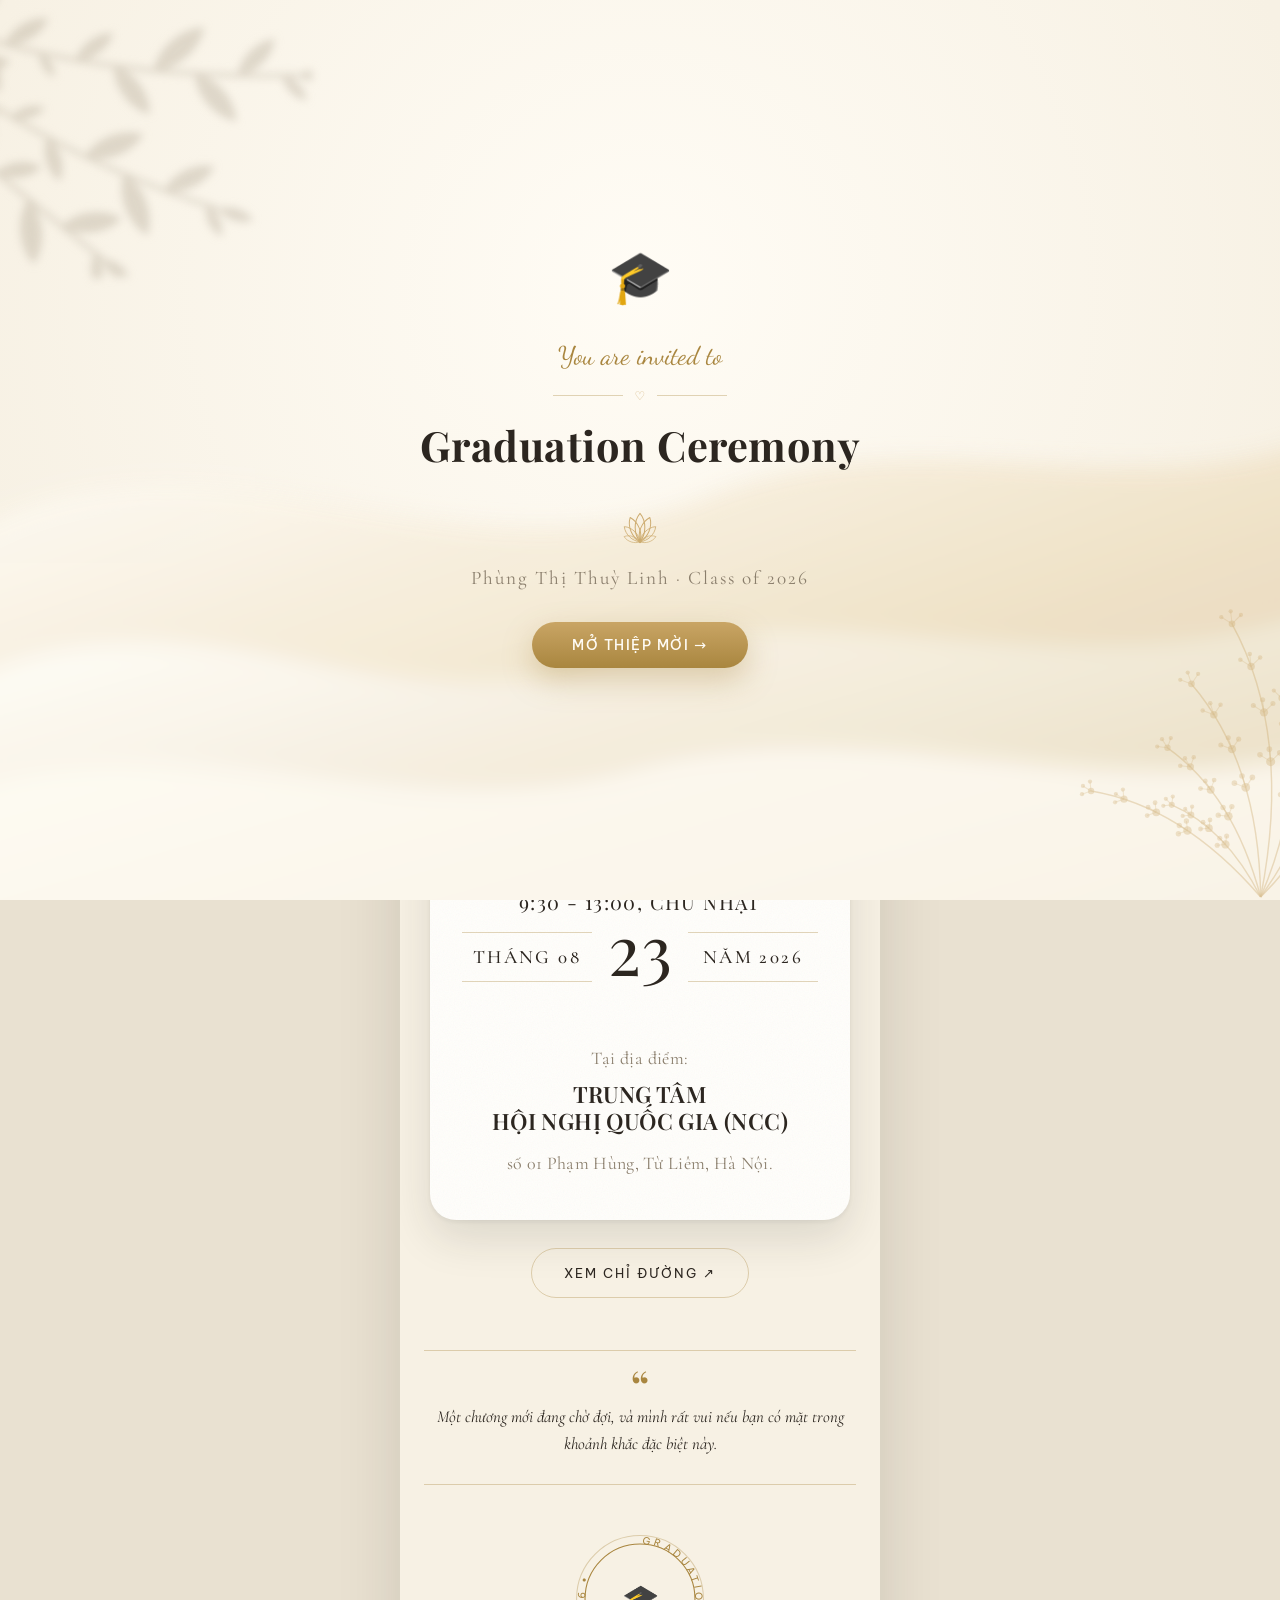
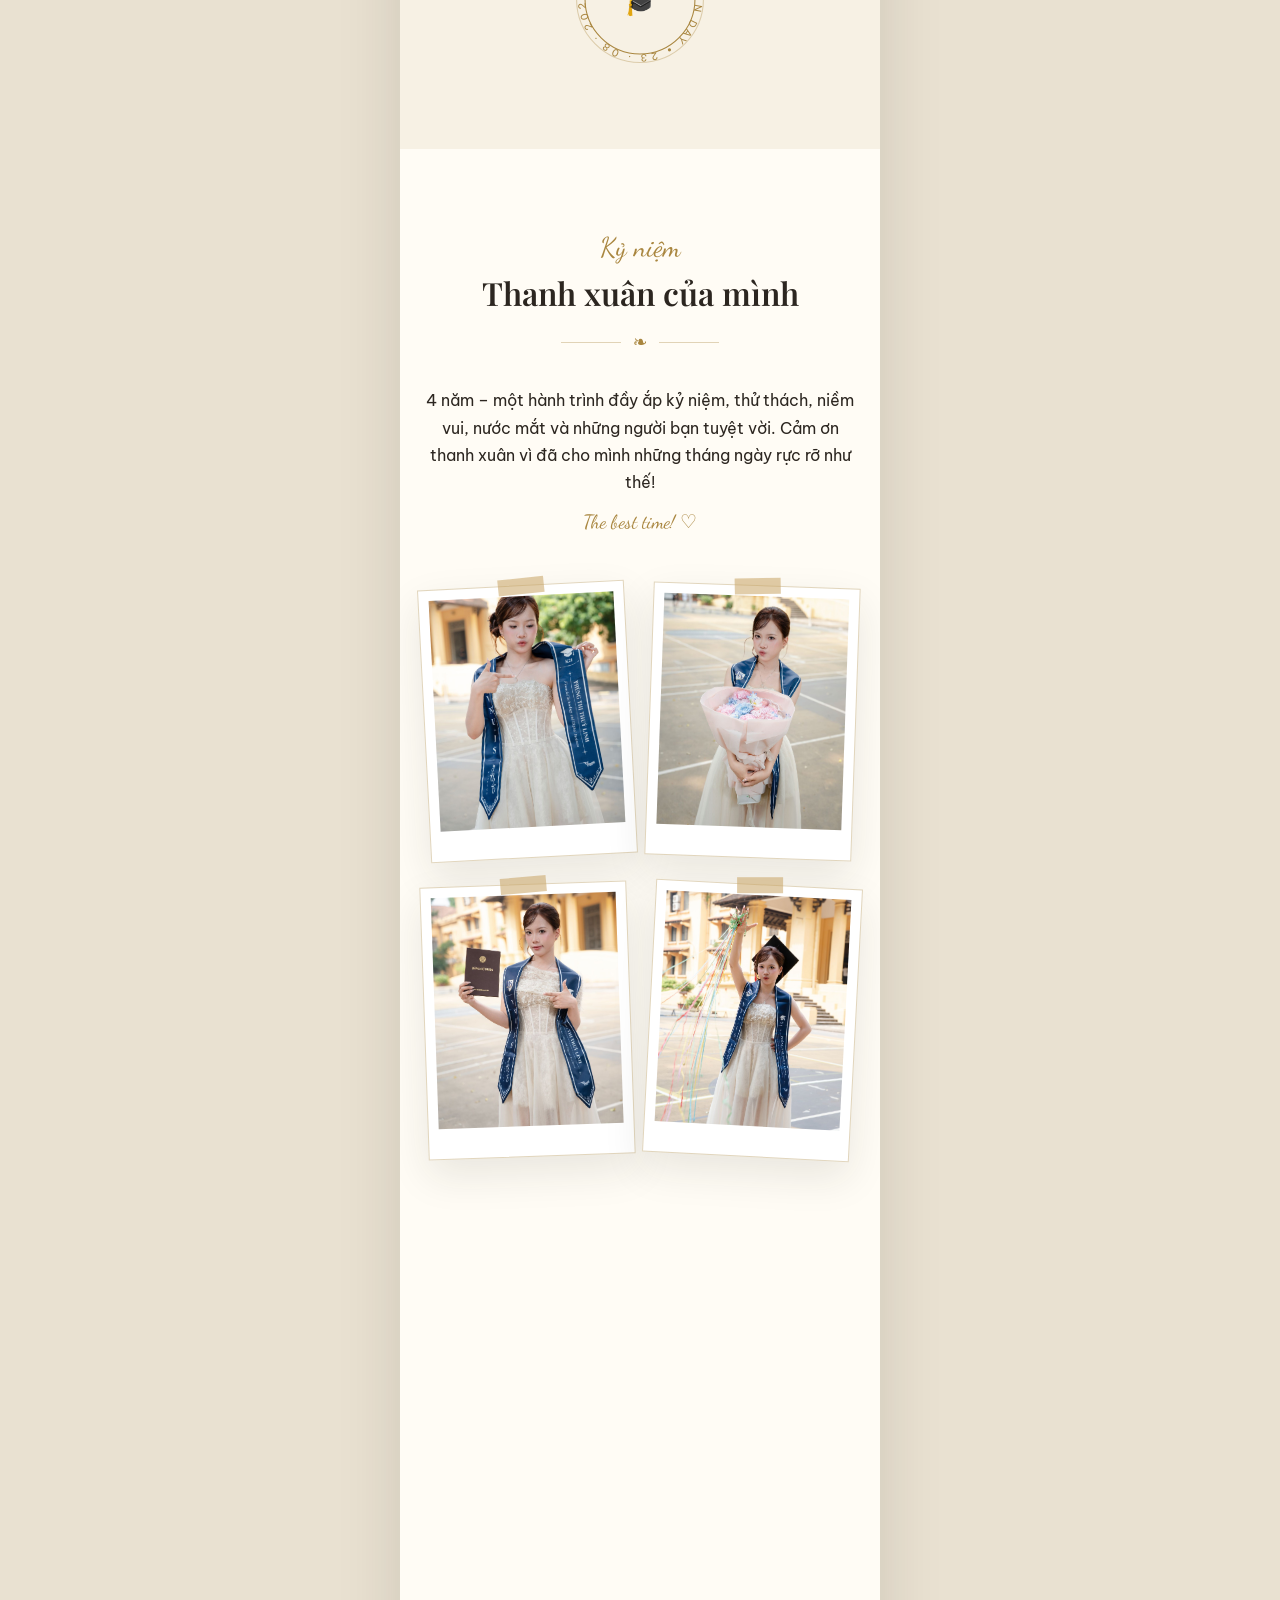
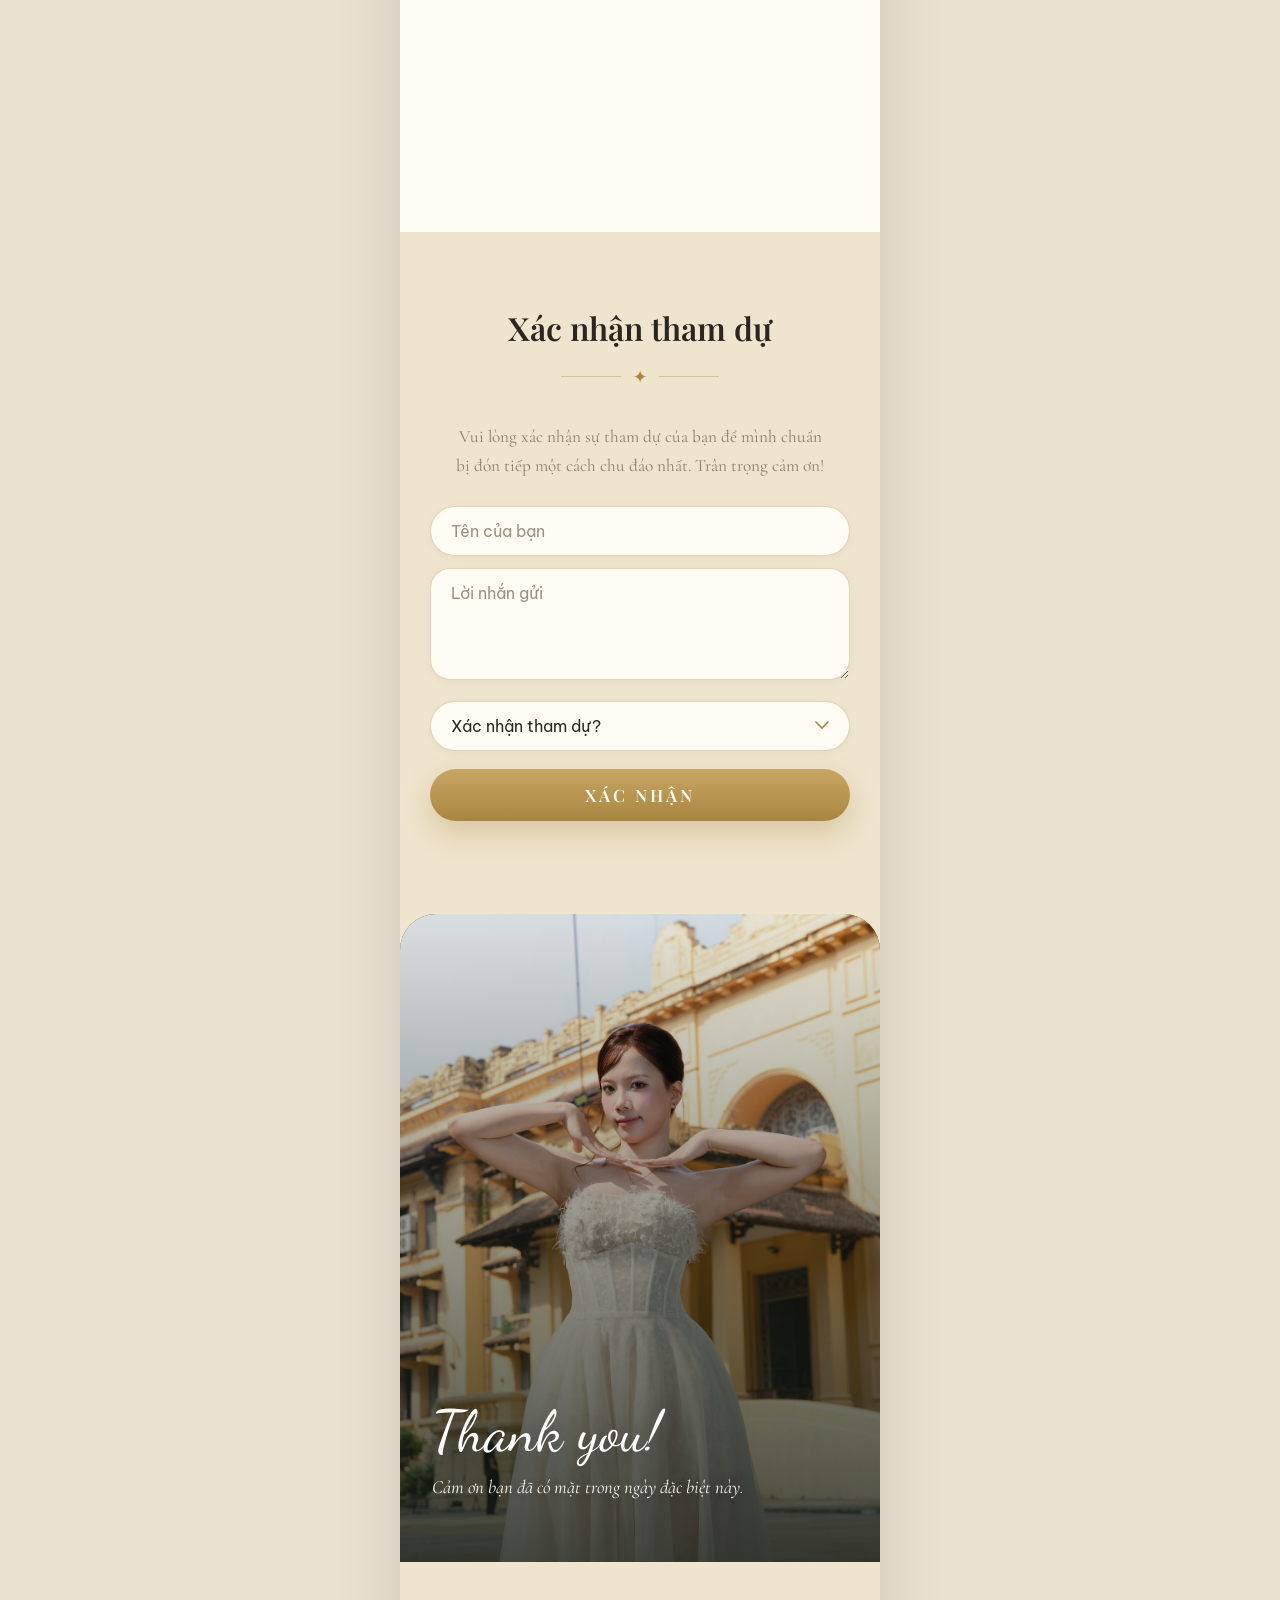
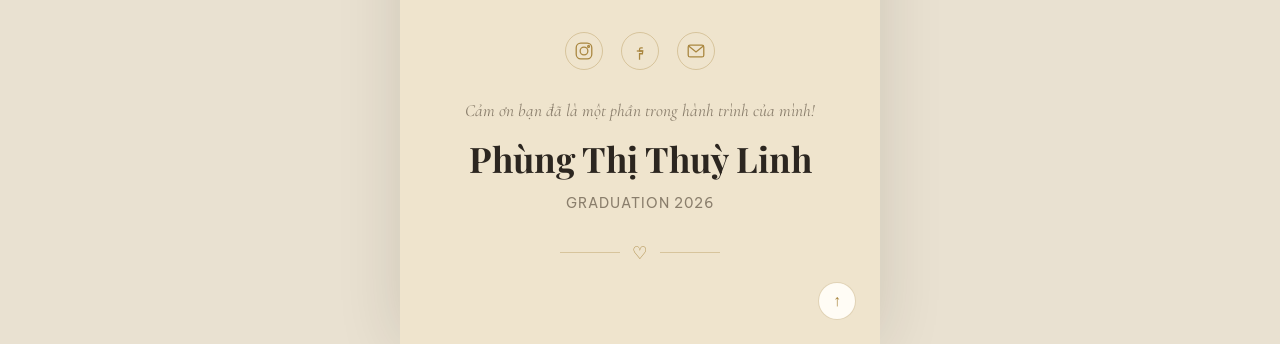
==== index.html @ 3f0b2979 "update" ====
<!DOCTYPE html>
<html lang="vi">
<head>
<meta charset="UTF-8" />
<meta name="viewport" content="width=device-width, initial-scale=1.0" />
<title>Thiệp Mời Lễ Tốt Nghiệp — Phùng Thị Thuỳ Linh</title>
<meta name="description" content="Trân trọng kính mời bạn đến dự Lễ Tốt Nghiệp — Phùng Thị Thuỳ Linh, Class of 2026." />
<link rel="preconnect" href="https://fonts.googleapis.com" />
<link rel="preconnect" href="https://fonts.gstatic.com" crossorigin />
<link href="https://fonts.googleapis.com/css2?family=Playfair+Display:ital,wght@0,400;0,600;0,700;1,400&family=Dancing+Script:wght@500;700&family=Be+Vietnam+Pro:wght@300;400;500;600&family=Cormorant+Garamond:ital,wght@0,400;0,500;1,400&display=swap" rel="stylesheet" />
<style>
/* =========================================================
   THIỆP MỜI LỄ KỶ YẾU — Stylesheet
   Bảng màu: kem ngà (cream) / giấy (paper) / vàng đồng (gold) / mực (ink)
   ========================================================= */
:root{
  --cream:#f7f1e4;
  --cream-dk:#efe4cd;
  --paper:#fffcf5;
  --ink:#2c2620;
  --muted:#8a7e6c;
  --gold:#a9863f;
  --gold-lt:#c9a565;
  --line:rgba(169,134,63,.35);
  /* bề ngang khung nội dung: bằng màn hình trên điện thoại, khoá 480px trên máy to */
  --pw:min(100vw,480px);
  --shadow:0 16px 40px rgba(42,36,28,.10);
  --serif:"Playfair Display", serif;
  --cormorant:"Cormorant Garamond", serif;
  --script:"Dancing Script", cursive;
  --body:"Be Vietnam Pro", system-ui, sans-serif;
}
*{box-sizing:border-box;margin:0;padding:0}
html{scroll-behavior:smooth}
body{
  font-family:var(--body);
  color:var(--ink);
  background:#e9e1d1;
  line-height:1.7;
  overflow-x:hidden;
  -webkit-font-smoothing:antialiased;
}
img{max-width:100%;display:block}
a{color:inherit;text-decoration:none}
svg{display:block}

/* ---------- HỌA TIẾT LÁ (dùng lại nhiều nơi) ---------- */
.deco--tr{top:22px;right:18px;transform:scaleX(-1)}
.deco--bl{bottom:22px;left:18px;transform:scaleY(-1)}
.deco--br{bottom:22px;right:18px;transform:scale(-1,-1)}
.icon-line{width:22px;height:22px;color:var(--gold);flex:none}

/* ---------- MÀN MỞ THIỆP ---------- */
.opening{
  position:fixed;inset:0;z-index:1000;
  display:flex;align-items:center;justify-content:center;
  background:radial-gradient(circle at 50% 32%, var(--paper) 0%, var(--cream) 78%);
  color:var(--ink);text-align:center;padding:24px;
  transition:opacity .9s ease, visibility .9s;
}
.opening.is-hidden{opacity:0;visibility:hidden}
.opening__inner{max-width:520px;animation:fadeUp 1s ease both;position:relative}
.opening__cap{font-size:52px;margin-bottom:14px;animation:float 3s ease-in-out infinite}
.opening__eyebrow{font-family:var(--script);font-size:1.6rem;color:var(--gold)}
.opening__title{font-family:var(--serif);font-size:2.6rem;font-weight:700;margin:.1em 0 .35em;letter-spacing:.5px}
.opening__names{font-family:var(--cormorant);font-size:1.2rem;letter-spacing:2px;color:var(--muted);margin-bottom:28px}
.btn-open{
  font-family:var(--body);font-size:.9rem;font-weight:500;letter-spacing:1.5px;text-transform:uppercase;
  color:var(--paper);background:linear-gradient(180deg,var(--gold-lt),var(--gold));
  border:none;border-radius:40px;padding:14px 40px;cursor:pointer;
  box-shadow:0 12px 30px rgba(169,134,63,.35);transition:transform .25s, box-shadow .25s;
}
.btn-open:hover{transform:translateY(-3px);box-shadow:0 16px 36px rgba(169,134,63,.5)}
.btn-open--gold{margin-top:8px}

/* ---------- HOẠ TIẾT MÀN MỞ THIỆP ---------- */
.opening{overflow:hidden}
.opening__deco{position:absolute;pointer-events:none;user-select:none;z-index:0}
.opening__deco--shadow{
  top:-3%;left:-9%;width:min(62vw,430px);color:#a89c88;
  opacity:.34;filter:blur(4px);transform:rotate(-4deg);
  animation:decoIn 1.6s ease .15s both;
}
.opening__deco--baby{
  right:-2%;bottom:0;width:min(48vw,320px);color:var(--gold-lt);
  opacity:.62;animation:decoIn 1.6s ease .35s both;
}
.opening__deco--silk{
  left:0;right:0;bottom:-2%;width:100%;
  opacity:.95;animation:decoIn 1.8s ease .1s both;
}
@keyframes decoIn{from{opacity:0;transform:translateY(14px) scale(1.04)}}
.opening__inner{position:relative;z-index:1}
.opening__rule{
  display:flex;align-items:center;justify-content:center;gap:12px;
  margin:8px 0 4px;color:var(--gold-lt);
}
.opening__rule span{height:1px;width:70px;background:var(--line)}
.opening__rule i{font-style:normal;font-size:.75rem;opacity:.75}
.opening__sprig{display:block;width:104px;margin:6px auto 16px;color:var(--gold-lt);opacity:.9}
@media(max-width:640px){
  .opening__deco--shadow{width:74vw;opacity:.28}
  .opening__deco--baby{width:56vw;opacity:.42}
  .opening__sprig{width:88px}
  .opening__rule span{width:52px}
}

/* ---------- NHẠC NỀN ---------- */
.music-toggle{
  position:fixed;top:18px;right:max(18px,calc(50vw - 222px));z-index:900;
  width:46px;height:46px;border-radius:50%;border:1px solid var(--line);
  background:rgba(255,252,245,.88);backdrop-filter:blur(6px);cursor:pointer;
  display:grid;place-items:center;box-shadow:var(--shadow);
}
.music-toggle__disc{
  width:20px;height:20px;border-radius:50%;
  background:radial-gradient(circle,var(--gold) 30%,var(--ink) 31%);
  border:3px solid var(--ink);
}
.music-toggle.playing{animation:spin 3s linear infinite}
@keyframes spin{to{transform:rotate(360deg)}}

/* ---------- CÁNH HOA RƠI ---------- */
.petals{position:fixed;top:0;bottom:0;left:50%;transform:translateX(-50%);
  width:min(100vw,480px);pointer-events:none;z-index:800;overflow:hidden}
.petal{position:absolute;top:-40px;font-size:18px;opacity:.85;animation:fall linear forwards}
@keyframes fall{
  0%{transform:translateY(-40px) rotate(0);opacity:0}
  10%{opacity:.9}
  100%{transform:translateY(105vh) rotate(360deg);opacity:.2}
}

/* ---------- BỐ CỤC CHUNG ---------- */
.page{max-width:480px;margin:0 auto;background:var(--cream);box-shadow:0 0 60px rgba(42,36,28,.14)}
.section{padding:76px 24px;position:relative;overflow:hidden}
.section--alt{background:var(--cream-dk)}
.section__inner{max-width:640px;margin:0 auto;text-align:center;position:relative;z-index:3}
.section__title{font-family:var(--serif);font-size:2rem;font-weight:600;color:var(--ink);line-height:1.25}
.script-accent{font-family:var(--script);font-size:1.7rem;color:var(--gold);margin-bottom:2px}
.rule{display:flex;align-items:center;justify-content:center;gap:12px;color:var(--gold);margin:14px 0 30px;font-size:1.1rem}
.rule span{height:1px;width:60px;background:var(--line)}

/* ---------- BÌA (HERO) ---------- */
.hero{--rb-w:clamp(40px,calc((var(--pw) - 36px)*.1465 + 3.5px),74px);--rb-x:44px;
  position:relative;overflow:hidden;
  background:
    radial-gradient(120% 60% at 82% 6%, rgba(255,255,255,.85) 0%, rgba(255,255,255,0) 60%),
    radial-gradient(90% 50% at 8% 96%, rgba(255,255,255,.7) 0%, rgba(255,255,255,0) 65%),
    var(--cream)}
.hero__grid{display:grid;grid-template-columns:1fr;position:relative}
.hero__text{
  order:2;position:relative;text-align:center;padding:64px 30px 52px;
  display:flex;flex-direction:column;align-items:center;
}
.hero__quote{
  font-family:var(--cormorant);font-style:italic;font-size:1.05rem;color:var(--muted);
  max-width:280px;margin-bottom:26px;line-height:1.6;
}
.hero__eyebrow{font-size:.72rem;letter-spacing:3px;text-transform:uppercase;color:var(--gold);margin-bottom:14px}
.hero__script{font-family:var(--script);color:var(--gold);line-height:1;
  font-size:clamp(1.9rem,calc(var(--pw)*.08),2.5rem);margin:-.30em 0 .34em;transform:translateX(16px)}
.hero__title{font-family:var(--serif);font-size:clamp(1.5rem,calc(var(--pw)*.074),2.9rem);font-weight:700;
  letter-spacing:clamp(2px,calc(var(--pw)*.015),6px);text-transform:uppercase;margin:.05em 0 0;line-height:1}
.hero__class{font-family:var(--serif);font-size:1.9rem;font-weight:700;color:var(--ink);line-height:1.25;letter-spacing:.3px;margin-bottom:8px}
.hero__date-line{font-family:var(--cormorant);font-size:1.05rem;letter-spacing:2px;color:var(--gold)}
.hero__photo{order:1;position:relative;padding:26px 18px 6px}
.hero__frame{
  position:relative;aspect-ratio:3/2;border-radius:24px;overflow:hidden;
  box-shadow:0 24px 52px rgba(42,36,28,.22);
}
.hero__frame::after{
  content:"";position:absolute;inset:0;pointer-events:none;
  background:linear-gradient(180deg,rgba(22,19,14,0) 52%,rgba(22,19,14,.46) 100%);
}
.hero__photo-inner{
  position:absolute;inset:0;background-size:cover;background-position:center;
  transform:scale(1.04);animation:kenburns 16s ease-in-out infinite alternate;
}
.hero__sign{
  position:absolute;left:calc(var(--rb-x) + var(--rb-w) + 24px);bottom:14px;z-index:2;pointer-events:none;
  font-family:var(--script);color:#fff;line-height:1;
  font-size:clamp(1.9rem,calc(var(--pw)*.08),2.6rem);text-shadow:0 4px 18px rgba(0,0,0,.45);
  animation:signFloat 6.4s ease-in-out infinite;
}
@keyframes signFloat{50%{transform:translateY(-4px)}}
.hero__ribbon{
  position:absolute;left:var(--rb-x);top:0;z-index:4;width:var(--rb-w);
  container-type:inline-size;
  filter:drop-shadow(0 16px 26px rgba(20,26,44,.38));
  transform-origin:50% 0;animation:rbSway1 5.6s ease-in-out infinite;
}
.hero__ribbon-top{display:block;width:100%;height:auto}
/* đốt giữa - trễ nhịp hơn đốt trên nên dải bị uốn cong nhẹ */
.hero__ribbon-mid{
  position:absolute;left:0;top:calc(100% - 3px);width:100%;
  background:linear-gradient(90deg,#16243f 0.0%,#2c446e 14.000000000000002%,#3a5686 26.0%,#27406c 40.0%,#1c2e51 57.99999999999999%,#15213a 78.0%,#1e3157 100.0%);
  display:flex;flex-direction:row-reverse;justify-content:center;align-items:flex-start;
  padding:12.5cqw 0 15cqw;color:#fff;
  transform-origin:50% 0;animation:rbSway2 5.6s ease-in-out infinite -.9s;
}
.hero__ribbon-edges{position:absolute;top:-1px;left:0;width:100%;height:calc(100% + 2px);display:block}
.hero__ribbon-name,.hero__ribbon-major{writing-mode:vertical-rl;text-orientation:mixed;white-space:nowrap}
.hero__ribbon-name{font-family:var(--serif);font-size:16cqw;font-weight:700;letter-spacing:2.2cqw;text-transform:uppercase}
.hero__ribbon-major{font-family:var(--serif);font-style:italic;font-size:11cqw;letter-spacing:.4cqw;opacity:.95;align-self:center}
.hero__ribbon-rule{width:max(1px,1.4cqw);align-self:stretch;margin:0 5.6cqw;background:#eef3fa;opacity:.85}
/* mũi nhọn - trễ nhất, đầu đuôi vẩy theo gió */
.hero__ribbon-tip{
  position:absolute;left:0;top:calc(100% - 3px);width:100%;height:auto;display:block;
  transform-origin:50% 0;animation:rbSway3 5.6s ease-in-out infinite -1.8s;
}
@keyframes rbSway1{0%,100%{transform:rotate(-1.2deg)}50%{transform:rotate(1.2deg)}}
@keyframes rbSway2{0%,100%{transform:rotate(-1.7deg) skewX(.7deg)}50%{transform:rotate(1.7deg) skewX(-.7deg)}}
@keyframes rbSway3{0%,100%{transform:rotate(-2.3deg) skewX(.9deg)}50%{transform:rotate(2.3deg) skewX(-.9deg)}}
@keyframes kenburns{to{transform:scale(1.14) translateY(-8px)}}

/* ---------- LỜI NGỎ + THÔNG TIN SỰ KIỆN ---------- */
.invite{background:var(--cream)}
.invite__grid{max-width:960px;margin:0 auto;display:grid;grid-template-columns:minmax(0,1fr);gap:52px;
  align-items:center;position:relative;z-index:3}
.invite__col--text{text-align:center}
.ecard{
  --gap:54px;
  max-width:420px;margin:0 auto 28px;padding:46px 32px 42px;
  border-radius:26px;color:var(--ink);text-align:center;
  background:url("data:image/svg+xml;utf8,%3Csvg xmlns='http://www.w3.org/2000/svg' width='120' height='120'%3E%3Cfilter id='n'%3E%3CfeTurbulence type='fractalNoise' baseFrequency='.82' numOctaves='3'/%3E%3C/filter%3E%3Crect width='120' height='120' filter='url(%23n)' opacity='.055'/%3E%3C/svg%3E") repeat, #fffefb;
  box-shadow:0 2px 4px rgba(42,36,28,.06), 0 18px 44px rgba(42,36,28,.13);
}
/* chữ khắc (Playfair) cho các dòng lớn */
.ecard__head{font-family:var(--serif);font-size:1.02rem;font-weight:400;letter-spacing:5px;text-transform:uppercase}
.ecard__time{font-family:var(--serif);font-size:clamp(.86rem,calc(var(--pw)*.044),1.24rem);font-weight:400;
  letter-spacing:1.4px;text-transform:uppercase;white-space:nowrap;margin-top:var(--gap)}
.ecard__day{font-family:var(--serif);font-size:4.3rem;font-weight:400;line-height:.92;
  transform:translateY(-.15em)}
.ecard__venue{font-family:var(--serif);font-size:clamp(.86rem,calc(var(--pw)*.047),1.52rem);font-weight:600;
  line-height:1.2;letter-spacing:.4px;text-transform:uppercase;margin-top:8px}
.ecard__venue span{display:block;white-space:nowrap}
/* chữ nền (Cormorant) cho các dòng nhỏ - nhẹ và thanh hơn ở khổ nhỏ */
.ecard__side{
  font-family:var(--cormorant);font-size:1.18rem;font-weight:500;letter-spacing:2.4px;
  text-transform:uppercase;padding:8px 4px;width:100%;
  border-top:1px solid var(--line);border-bottom:1px solid var(--line);
}
.ecard__at{font-family:var(--cormorant);font-size:1.12rem;letter-spacing:.4px;margin-top:var(--gap);color:var(--muted)}
.ecard__addr{font-family:var(--cormorant);font-size:1.12rem;letter-spacing:.3px;margin-top:12px;color:var(--muted)}
.ecard__date{
  display:grid;grid-template-columns:1fr auto 1fr;align-items:center;
  justify-items:center;gap:16px;margin-top:6px;
}
@media(max-width:400px){
  .ecard{padding:38px 16px 30px;--gap:40px}
  .ecard__time{font-size:1.2rem}
  .ecard__side{font-size:1rem;letter-spacing:1.6px}
  .ecard__day{font-size:3.6rem}
  .ecard__venue{font-size:1.3rem}
}
.btn-line{display:inline-block;font-size:.82rem;letter-spacing:2px;text-transform:uppercase;color:var(--ink);
  border:1px solid var(--line);border-radius:30px;padding:13px 32px;transition:.25s;cursor:pointer;background:transparent}
.btn-line:hover{background:var(--ink);border-color:var(--ink);color:var(--paper)}
.invite__col--quote{display:flex;flex-direction:column;align-items:center;gap:40px;text-align:center}
.quote-card{max-width:440px;color:var(--ink);padding:26px 6px;
  border-top:1px solid var(--line);border-bottom:1px solid var(--line)}
.quote-card__mark{font-family:var(--serif);font-size:3rem;color:var(--gold);line-height:.4;margin-bottom:8px}
.quote-card__text{font-family:var(--cormorant);font-style:italic;
  font-size:clamp(.84rem,calc(var(--pw)*.035),1.22rem);line-height:1.6}
.stamp{position:relative;width:148px;height:148px;display:flex;align-items:center;justify-content:center}
.stamp__ring{position:absolute;inset:0;width:100%;height:100%;animation:spin 40s linear infinite}
.stamp__cap{font-size:30px;position:relative;z-index:1}

/* ---------- ALBUM (POLAROID) ---------- */
.gallery{background:var(--paper)}
.gallery__grid{display:grid;grid-template-columns:1fr 1fr;gap:26px 18px;max-width:920px;margin:36px auto 0;padding-top:10px}
.ph{
  background:#fff;padding:10px 10px 30px;border:1px solid var(--line);box-shadow:var(--shadow);
  cursor:pointer;position:relative;
  opacity:0;transform:translateY(28px) rotate(var(--r,0deg)) scale(.94);
  transition:opacity .7s ease, transform .7s ease, box-shadow .3s ease;
}
.ph.is-visible{opacity:1;transform:translateY(0) rotate(var(--r,0deg)) scale(1)}
.ph:hover{transform:translateY(-6px) rotate(var(--r,0deg)) scale(1);box-shadow:0 20px 46px rgba(42,36,28,.16)}
.gallery__grid .ph:nth-child(4n+1){transition-delay:.05s}
.gallery__grid .ph:nth-child(4n+2){transition-delay:.15s}
.gallery__grid .ph:nth-child(4n+3){transition-delay:.25s}
.gallery__grid .ph:nth-child(4n+4){transition-delay:.35s}
.ph__tape{
  position:absolute;top:-8px;left:50%;transform:translateX(-50%) rotate(-3deg);
  width:46px;height:16px;background:rgba(201,165,101,.55);
}
.ph img{width:100%;aspect-ratio:4/5;object-fit:cover}

/* ---------- XÁC NHẬN THAM DỰ ---------- */
.rsvp{background:var(--cream-dk)}
.rsvp__note{font-family:var(--cormorant);font-size:1.08rem;color:var(--muted);max-width:380px;margin:0 auto}
.sr-only{position:absolute;width:1px;height:1px;padding:0;margin:-1px;overflow:hidden;
  clip:rect(0 0 0 0);white-space:nowrap;border:0}
.form{max-width:420px;margin:26px auto 0;text-align:left}
.field{margin-bottom:12px}
.field input,.field select,.field textarea{
  width:100%;padding:14px 20px;border:1px solid var(--line);border-radius:28px;
  background:var(--paper);color:var(--ink);font-family:var(--body);font-size:.98rem;
  box-shadow:0 2px 10px rgba(42,36,28,.04);transition:border-color .2s, box-shadow .2s;
}
.field textarea{border-radius:20px;min-height:112px;resize:vertical}
.field select{
  appearance:none;-webkit-appearance:none;cursor:pointer;padding-right:46px;
  background-image:url("data:image/svg+xml;utf8,%3Csvg xmlns='http://www.w3.org/2000/svg' width='14' height='9' viewBox='0 0 14 9'%3E%3Cpath d='M1 1l6 6 6-6' fill='none' stroke='%23a9863f' stroke-width='1.6' stroke-linecap='round'/%3E%3C/svg%3E");background-repeat:no-repeat;background-position:right 20px center;
}
.field input::placeholder,.field textarea::placeholder{color:var(--muted);opacity:.85}
.field input:focus,.field select:focus,.field textarea:focus{
  outline:none;border-color:var(--gold);box-shadow:0 0 0 3px rgba(201,165,101,.18)}
.field input:disabled,.field select:disabled,.field textarea:disabled{opacity:.55}
.form__trap{position:absolute;width:1px;height:1px;overflow:hidden;
  clip:rect(0 0 0 0);opacity:0;pointer-events:none}
.btn-submit{
  width:100%;margin-top:6px;border:none;border-radius:28px;padding:15px 24px;cursor:pointer;
  font-family:var(--serif);font-size:1.06rem;font-weight:600;letter-spacing:3px;text-transform:uppercase;
  color:var(--paper);background:linear-gradient(180deg,var(--gold-lt),var(--gold));
  box-shadow:0 12px 28px rgba(169,134,63,.3);transition:transform .25s, box-shadow .25s;
}
.btn-submit:hover:not(:disabled){transform:translateY(-2px);box-shadow:0 16px 34px rgba(169,134,63,.44)}
.btn-submit:disabled{opacity:.6;cursor:default;transform:none}
.form__msg{margin-top:14px;text-align:center;font-family:var(--cormorant);font-size:1.08rem;
  line-height:1.5;min-height:1.6em;color:var(--muted)}
.form__msg.is-ok{color:var(--gold)}
.form__msg.is-err{color:#b0472e}

/* ---------- CẢM ƠN ---------- */
.thanks{
  position:relative;overflow:hidden;display:flex;align-items:flex-end;
  min-height:min(76vh,calc(var(--pw)*1.35));border-radius:36px 36px 0 0;margin-top:-24px;
}
.thanks__bg{position:absolute;inset:0;z-index:0;
  background:#2a3129 url("img/thanks.jpg") center 30%/cover no-repeat;
  transform:scale(1.04);animation:kenburns 20s ease-in-out infinite alternate}
.thanks__veil{position:absolute;inset:0;z-index:1;
  background:linear-gradient(180deg,rgba(24,30,24,.10) 0%,rgba(24,30,24,.55) 62%,rgba(24,30,24,.80) 100%)}
.thanks__inner{position:relative;z-index:2;padding:0 32px 58px;color:#fff;max-width:640px;text-align:left}
.thanks__script{font-family:var(--script);font-size:clamp(3rem,calc(var(--pw)*.12),4.8rem);line-height:1.05;
  text-shadow:0 8px 30px rgba(0,0,0,.4)}
.thanks__text{font-family:var(--cormorant);font-style:italic;font-size:clamp(.92rem,calc(var(--pw)*.039),1.18rem);
  white-space:nowrap;margin-top:10px;
  max-width:420px;opacity:.94;text-shadow:0 2px 12px rgba(0,0,0,.45)}
@media(max-width:640px){
  .thanks{min-height:72vh;border-radius:28px 28px 0 0}
  .thanks__inner{padding:0 24px 44px}
}

/* ---------- FOOTER ---------- */
.foot{background:var(--cream-dk);color:var(--ink);text-align:center;padding:70px 26px 54px;position:relative}
.foot__social{display:flex;justify-content:center;gap:18px;margin-bottom:26px}
.foot__social a{
  width:38px;height:38px;border:1px solid var(--line);border-radius:50%;
  display:flex;align-items:center;justify-content:center;color:var(--gold);transition:.2s;
}
.foot__social a:hover{background:var(--ink);color:var(--paper);border-color:var(--ink)}
.foot__thanks{font-family:var(--cormorant);font-style:italic;color:var(--muted);
  font-size:clamp(.8rem,calc(var(--pw)*.036),1.2rem);white-space:nowrap}
.foot__names{font-family:var(--serif);font-size:2.2rem;font-weight:700;margin:.1em 0}
.foot__sub{font-size:.85rem;color:var(--muted);letter-spacing:1px;text-transform:uppercase}
.foot .rule{margin:22px auto}
.foot__top{
  position:absolute;right:24px;bottom:24px;width:38px;height:38px;border-radius:50%;
  border:1px solid var(--line);background:var(--paper);color:var(--gold);cursor:pointer;font-size:1rem;
}

/* ---------- LIGHTBOX ---------- */
.lightbox{position:fixed;inset:0;z-index:1100;background:rgba(20,17,12,.94);
  display:flex;align-items:center;justify-content:center;padding:30px}
.lightbox[hidden]{display:none}
.lightbox img{max-width:92%;max-height:86vh;border-radius:4px;box-shadow:0 20px 60px rgba(0,0,0,.5)}
.lightbox__close{position:absolute;top:18px;right:22px;font-size:2.4rem;line-height:1;
  color:var(--paper);background:none;border:none;cursor:pointer}
.lightbox__nav{position:absolute;top:50%;transform:translateY(-50%);font-size:3rem;
  color:var(--paper);background:none;border:none;cursor:pointer;padding:10px;opacity:.8}
.lightbox__prev{left:6px}.lightbox__next{right:6px}
.lightbox__nav:hover{opacity:1}

/* ---------- REVEAL ANIMATION ---------- */
.reveal{opacity:0;transform:translateY(30px);transition:opacity .9s ease, transform .9s ease}
.reveal.is-visible{opacity:1;transform:none}

@keyframes fadeUp{from{opacity:0;transform:translateY(24px)}to{opacity:1;transform:none}}
@keyframes float{50%{transform:translateY(-10px)}}

@media(prefers-reduced-motion:reduce){
  .hero__ribbon,.hero__ribbon-mid,.hero__ribbon-tip,.hero__sign,.hero__photo-inner,.thanks__bg,.opening__cap,
  .music-toggle.playing,.stamp__ring{animation:none!important}
}

/* ---------- RESPONSIVE ---------- */
</style>
</head>
<body>

<!-- ================= MÀN MỞ THIỆP ================= -->
<div class="opening" id="opening">
  <svg class="opening__deco opening__deco--shadow" viewBox="0 0 310 220" fill="currentColor" aria-hidden="true"><defs><path id="lf" d="M0 0C12-10 34-11 48 0C34 11 12 10 0 0Z"/></defs><path d="M2.0 4.0 Q110.0 74.0 300.0 84.0" fill="none" stroke="currentColor" stroke-width="3" stroke-linecap="round"/><use href="#lf" transform="translate(24.4 17.4) rotate(74.8) scale(0.79)"/><use href="#lf" transform="translate(45.3 28.1) rotate(-20.5) scale(0.98)"/><use href="#lf" transform="translate(67.3 37.9) rotate(68.3) scale(0.97)"/><use href="#lf" transform="translate(90.7 46.7) rotate(-26.6) scale(0.76)"/><use href="#lf" transform="translate(115.2 54.7) rotate(62.6) scale(0.43)"/><use href="#lf" transform="translate(141.0 61.7) rotate(-32.0) scale(0.69)"/><use href="#lf" transform="translate(168.1 67.9) rotate(57.6) scale(0.90)"/><use href="#lf" transform="translate(196.4 73.1) rotate(-36.6) scale(1.00)"/><use href="#lf" transform="translate(225.9 77.4) rotate(53.3) scale(0.95)"/><use href="#lf" transform="translate(256.7 80.8) rotate(-40.6) scale(0.78)"/><use href="#lf" transform="translate(288.7 83.3) rotate(49.6) scale(0.52)"/><use href="#lf" transform="translate(300.0 84.0) rotate(3.0) scale(.55)"/><path d="M6.0 26.0 Q96.0 120.0 236.0 176.0" fill="none" stroke="currentColor" stroke-width="3" stroke-linecap="round"/><use href="#lf" transform="translate(24.5 44.4) rotate(89.5) scale(0.79)"/><use href="#lf" transform="translate(45.8 63.6) rotate(-5.4) scale(1.00)"/><use href="#lf" transform="translate(68.2 81.9) rotate(83.7) scale(0.88)"/><use href="#lf" transform="translate(91.8 99.2) rotate(-11.0) scale(0.52)"/><use href="#lf" transform="translate(116.6 115.7) rotate(78.3) scale(0.69)"/><use href="#lf" transform="translate(142.6 131.3) rotate(-16.4) scale(0.94)"/><use href="#lf" transform="translate(169.8 146.0) rotate(73.1) scale(0.99)"/><use href="#lf" transform="translate(198.1 159.7) rotate(-21.3) scale(0.83)"/><use href="#lf" transform="translate(227.6 172.6) rotate(68.4) scale(0.52)"/><use href="#lf" transform="translate(236.0 176.0) rotate(21.8) scale(.55)"/><path d="M0.0 64.0 Q70.0 132.0 150.0 206.0" fill="none" stroke="currentColor" stroke-width="3" stroke-linecap="round"/><use href="#lf" transform="translate(14.1 77.7) rotate(90.0) scale(0.79)"/><use href="#lf" transform="translate(34.9 97.7) rotate(-2.2) scale(0.99)"/><use href="#lf" transform="translate(56.1 118.0) rotate(89.6) scale(0.66)"/><use href="#lf" transform="translate(77.8 138.5) rotate(-2.6) scale(0.69)"/><use href="#lf" transform="translate(99.8 159.3) rotate(89.2) scale(0.98)"/><use href="#lf" transform="translate(122.3 180.3) rotate(-3.0) scale(0.91)"/><use href="#lf" transform="translate(145.2 201.6) rotate(88.8) scale(0.52)"/><use href="#lf" transform="translate(150.0 206.0) rotate(42.8) scale(.55)"/></svg>
  <svg class="opening__deco opening__deco--silk" viewBox="0 0 420 200" aria-hidden="true"><defs><linearGradient id="skA" x1="0" y1="0" x2=".9" y2="1"><stop offset="0" stop-color="#fffdf7"/><stop offset=".55" stop-color="#f0e2c8"/><stop offset="1" stop-color="#dccbab"/></linearGradient><linearGradient id="skB" x1=".1" y1="0" x2="1" y2=".8"><stop offset="0" stop-color="#fffefa"/><stop offset="1" stop-color="#e8d9bc"/></linearGradient><filter id="skBlur" x="-20%" y="-20%" width="140%" height="140%"><feGaussianBlur stdDeviation="3.5"/></filter></defs><g filter="url(#skBlur)"><path d="M-10 74C70 30 150 96 232 62C300 34 366 66 430 44L430 210L-10 210Z" fill="url(#skA)"/><path d="M-10 122C64 88 128 140 198 116C272 90 344 128 430 100L430 210L-10 210Z" fill="url(#skB)" opacity=".92"/><path d="M-10 158C58 134 130 172 206 152C286 130 356 164 430 146L430 210L-10 210Z" fill="#fffdf6" opacity=".75"/></g></svg>
  <svg class="opening__deco opening__deco--baby" viewBox="0 0 240 320" fill="currentColor" aria-hidden="true"><path d="M206.0 318.0 Q204.6 217.2 154.1 158.2" fill="none" stroke="currentColor" stroke-width="1.1" opacity=".55"/><circle cx="194.8" cy="235.8" r="3.3" opacity=".5"/><path d="M194.8 235.8 L186.3 232.6" stroke="currentColor" stroke-width=".8" opacity=".35"/><circle cx="186.3" cy="232.6" r="2.1" opacity=".45"/><path d="M194.8 235.8 L192.0 227.2" stroke="currentColor" stroke-width=".8" opacity=".35"/><circle cx="192.0" cy="227.2" r="2.1" opacity=".45"/><path d="M194.8 235.8 L199.8 228.3" stroke="currentColor" stroke-width=".8" opacity=".35"/><circle cx="199.8" cy="228.3" r="2.1" opacity=".45"/><circle cx="184.5" cy="207.1" r="3.1" opacity=".5"/><path d="M184.5 207.1 L176.1 204.0" stroke="currentColor" stroke-width=".8" opacity=".35"/><circle cx="176.1" cy="204.0" r="1.9" opacity=".45"/><path d="M184.5 207.1 L181.7 198.5" stroke="currentColor" stroke-width=".8" opacity=".35"/><circle cx="181.7" cy="198.5" r="1.9" opacity=".45"/><path d="M184.5 207.1 L189.5 199.6" stroke="currentColor" stroke-width=".8" opacity=".35"/><circle cx="189.5" cy="199.6" r="1.9" opacity=".45"/><circle cx="170.9" cy="181.3" r="2.8" opacity=".5"/><path d="M170.9 181.3 L162.5 178.1" stroke="currentColor" stroke-width=".8" opacity=".35"/><circle cx="162.5" cy="178.1" r="1.7" opacity=".45"/><path d="M170.9 181.3 L168.2 172.7" stroke="currentColor" stroke-width=".8" opacity=".35"/><circle cx="168.2" cy="172.7" r="1.7" opacity=".45"/><path d="M170.9 181.3 L175.9 173.8" stroke="currentColor" stroke-width=".8" opacity=".35"/><circle cx="175.9" cy="173.8" r="1.7" opacity=".45"/><circle cx="154.1" cy="158.2" r="2.5" opacity=".5"/><path d="M154.1 158.2 L145.7 155.1" stroke="currentColor" stroke-width=".8" opacity=".35"/><circle cx="145.7" cy="155.1" r="1.6" opacity=".45"/><path d="M154.1 158.2 L151.3 149.7" stroke="currentColor" stroke-width=".8" opacity=".35"/><circle cx="151.3" cy="149.7" r="1.6" opacity=".45"/><path d="M154.1 158.2 L159.1 150.7" stroke="currentColor" stroke-width=".8" opacity=".35"/><circle cx="159.1" cy="150.7" r="1.6" opacity=".45"/><path d="M206.0 318.0 Q230.0 196.7 184.5 113.1" fill="none" stroke="currentColor" stroke-width="1.1" opacity=".55"/><circle cx="213.5" cy="216.5" r="3.4" opacity=".5"/><path d="M213.5 216.5 L205.5 211.4" stroke="currentColor" stroke-width=".8" opacity=".35"/><circle cx="205.5" cy="211.4" r="2.1" opacity=".45"/><path d="M213.5 216.5 L212.5 207.1" stroke="currentColor" stroke-width=".8" opacity=".35"/><circle cx="212.5" cy="207.1" r="2.1" opacity=".45"/><path d="M213.5 216.5 L220.3 209.9" stroke="currentColor" stroke-width=".8" opacity=".35"/><circle cx="220.3" cy="209.9" r="2.1" opacity=".45"/><circle cx="208.5" cy="179.5" r="3.1" opacity=".5"/><path d="M208.5 179.5 L200.5 174.4" stroke="currentColor" stroke-width=".8" opacity=".35"/><circle cx="200.5" cy="174.4" r="1.9" opacity=".45"/><path d="M208.5 179.5 L207.5 170.1" stroke="currentColor" stroke-width=".8" opacity=".35"/><circle cx="207.5" cy="170.1" r="1.9" opacity=".45"/><path d="M208.5 179.5 L215.2 172.9" stroke="currentColor" stroke-width=".8" opacity=".35"/><circle cx="215.2" cy="172.9" r="1.9" opacity=".45"/><circle cx="198.8" cy="145.1" r="2.8" opacity=".5"/><path d="M198.8 145.1 L190.8 140.0" stroke="currentColor" stroke-width=".8" opacity=".35"/><circle cx="190.8" cy="140.0" r="1.7" opacity=".45"/><path d="M198.8 145.1 L197.8 135.7" stroke="currentColor" stroke-width=".8" opacity=".35"/><circle cx="197.8" cy="135.7" r="1.7" opacity=".45"/><path d="M198.8 145.1 L205.6 138.4" stroke="currentColor" stroke-width=".8" opacity=".35"/><circle cx="205.6" cy="138.4" r="1.7" opacity=".45"/><circle cx="184.5" cy="113.1" r="2.5" opacity=".5"/><path d="M184.5 113.1 L176.5 108.1" stroke="currentColor" stroke-width=".8" opacity=".35"/><circle cx="176.5" cy="108.1" r="1.6" opacity=".45"/><path d="M184.5 113.1 L183.5 103.7" stroke="currentColor" stroke-width=".8" opacity=".35"/><circle cx="183.5" cy="103.7" r="1.6" opacity=".45"/><path d="M184.5 113.1 L191.2 106.5" stroke="currentColor" stroke-width=".8" opacity=".35"/><circle cx="191.2" cy="106.5" r="1.6" opacity=".45"/><path d="M206.0 318.0 Q241.4 235.3 221.7 168.8" fill="none" stroke="currentColor" stroke-width="1.1" opacity=".55"/><circle cx="226.7" cy="246.8" r="3.3" opacity=".5"/><path d="M226.7 246.8 L220.9 241.2" stroke="currentColor" stroke-width=".8" opacity=".35"/><circle cx="220.9" cy="241.2" r="2.0" opacity=".45"/><path d="M226.7 246.8 L227.6 238.8" stroke="currentColor" stroke-width=".8" opacity=".35"/><circle cx="227.6" cy="238.8" r="2.0" opacity=".45"/><path d="M226.7 246.8 L233.6 242.5" stroke="currentColor" stroke-width=".8" opacity=".35"/><circle cx="233.6" cy="242.5" r="2.0" opacity=".45"/><circle cx="228.7" cy="219.7" r="3.0" opacity=".5"/><path d="M228.7 219.7 L223.0 214.1" stroke="currentColor" stroke-width=".8" opacity=".35"/><circle cx="223.0" cy="214.1" r="1.9" opacity=".45"/><path d="M228.7 219.7 L229.6 211.7" stroke="currentColor" stroke-width=".8" opacity=".35"/><circle cx="229.6" cy="211.7" r="1.9" opacity=".45"/><path d="M228.7 219.7 L235.6 215.4" stroke="currentColor" stroke-width=".8" opacity=".35"/><circle cx="235.6" cy="215.4" r="1.9" opacity=".45"/><circle cx="227.1" cy="193.7" r="2.7" opacity=".5"/><path d="M227.1 193.7 L221.3 188.1" stroke="currentColor" stroke-width=".8" opacity=".35"/><circle cx="221.3" cy="188.1" r="1.7" opacity=".45"/><path d="M227.1 193.7 L227.9 185.7" stroke="currentColor" stroke-width=".8" opacity=".35"/><circle cx="227.9" cy="185.7" r="1.7" opacity=".45"/><path d="M227.1 193.7 L233.9 189.4" stroke="currentColor" stroke-width=".8" opacity=".35"/><circle cx="233.9" cy="189.4" r="1.7" opacity=".45"/><circle cx="221.7" cy="168.8" r="2.4" opacity=".5"/><path d="M221.7 168.8 L215.9 163.2" stroke="currentColor" stroke-width=".8" opacity=".35"/><circle cx="215.9" cy="163.2" r="1.6" opacity=".45"/><path d="M221.7 168.8 L222.5 160.8" stroke="currentColor" stroke-width=".8" opacity=".35"/><circle cx="222.5" cy="160.8" r="1.6" opacity=".45"/><path d="M221.7 168.8 L228.5 164.5" stroke="currentColor" stroke-width=".8" opacity=".35"/><circle cx="228.5" cy="164.5" r="1.6" opacity=".45"/><path d="M206.0 318.0 Q185.8 241.4 136.1 206.1" fill="none" stroke="currentColor" stroke-width="1.1" opacity=".55"/><circle cx="181.8" cy="257.4" r="3.2" opacity=".5"/><path d="M181.8 257.4 L174.2 256.6" stroke="currentColor" stroke-width=".8" opacity=".35"/><circle cx="174.2" cy="256.6" r="2.0" opacity=".45"/><path d="M181.8 257.4 L177.8 250.9" stroke="currentColor" stroke-width=".8" opacity=".35"/><circle cx="177.8" cy="250.9" r="2.0" opacity=".45"/><path d="M181.8 257.4 L184.4 250.2" stroke="currentColor" stroke-width=".8" opacity=".35"/><circle cx="184.4" cy="250.2" r="2.0" opacity=".45"/><circle cx="168.5" cy="237.5" r="3.0" opacity=".5"/><path d="M168.5 237.5 L160.9 236.7" stroke="currentColor" stroke-width=".8" opacity=".35"/><circle cx="160.9" cy="236.7" r="1.8" opacity=".45"/><path d="M168.5 237.5 L164.5 231.0" stroke="currentColor" stroke-width=".8" opacity=".35"/><circle cx="164.5" cy="231.0" r="1.8" opacity=".45"/><path d="M168.5 237.5 L171.1 230.3" stroke="currentColor" stroke-width=".8" opacity=".35"/><circle cx="171.1" cy="230.3" r="1.8" opacity=".45"/><circle cx="153.3" cy="220.4" r="2.7" opacity=".5"/><path d="M153.3 220.4 L145.7 219.6" stroke="currentColor" stroke-width=".8" opacity=".35"/><circle cx="145.7" cy="219.6" r="1.7" opacity=".45"/><path d="M153.3 220.4 L149.2 213.9" stroke="currentColor" stroke-width=".8" opacity=".35"/><circle cx="149.2" cy="213.9" r="1.7" opacity=".45"/><path d="M153.3 220.4 L155.8 213.2" stroke="currentColor" stroke-width=".8" opacity=".35"/><circle cx="155.8" cy="213.2" r="1.7" opacity=".45"/><circle cx="136.1" cy="206.1" r="2.4" opacity=".5"/><path d="M136.1 206.1 L128.4 205.2" stroke="currentColor" stroke-width=".8" opacity=".35"/><circle cx="128.4" cy="205.2" r="1.6" opacity=".45"/><path d="M136.1 206.1 L132.0 199.6" stroke="currentColor" stroke-width=".8" opacity=".35"/><circle cx="132.0" cy="199.6" r="1.6" opacity=".45"/><path d="M136.1 206.1 L138.6 198.8" stroke="currentColor" stroke-width=".8" opacity=".35"/><circle cx="138.6" cy="198.8" r="1.6" opacity=".45"/><path d="M206.0 318.0 Q267.5 230.7 261.0 148.7" fill="none" stroke="currentColor" stroke-width="1.1" opacity=".55"/><circle cx="247.6" cy="240.5" r="3.3" opacity=".5"/><path d="M247.6 240.5 L242.9 233.4" stroke="currentColor" stroke-width=".8" opacity=".35"/><circle cx="242.9" cy="233.4" r="2.0" opacity=".45"/><path d="M247.6 240.5 L250.2 232.4" stroke="currentColor" stroke-width=".8" opacity=".35"/><circle cx="250.2" cy="232.4" r="2.0" opacity=".45"/><path d="M247.6 240.5 L255.6 237.5" stroke="currentColor" stroke-width=".8" opacity=".35"/><circle cx="255.6" cy="237.5" r="2.0" opacity=".45"/><circle cx="256.6" cy="209.6" r="3.0" opacity=".5"/><path d="M256.6 209.6 L251.9 202.4" stroke="currentColor" stroke-width=".8" opacity=".35"/><circle cx="251.9" cy="202.4" r="1.9" opacity=".45"/><path d="M256.6 209.6 L259.3 201.4" stroke="currentColor" stroke-width=".8" opacity=".35"/><circle cx="259.3" cy="201.4" r="1.9" opacity=".45"/><path d="M256.6 209.6 L264.7 206.6" stroke="currentColor" stroke-width=".8" opacity=".35"/><circle cx="264.7" cy="206.6" r="1.9" opacity=".45"/><circle cx="261.1" cy="179.0" r="2.7" opacity=".5"/><path d="M261.1 179.0 L256.4 171.8" stroke="currentColor" stroke-width=".8" opacity=".35"/><circle cx="256.4" cy="171.8" r="1.7" opacity=".45"/><path d="M261.1 179.0 L263.8 170.8" stroke="currentColor" stroke-width=".8" opacity=".35"/><circle cx="263.8" cy="170.8" r="1.7" opacity=".45"/><path d="M261.1 179.0 L269.1 176.0" stroke="currentColor" stroke-width=".8" opacity=".35"/><circle cx="269.1" cy="176.0" r="1.7" opacity=".45"/><circle cx="261.0" cy="148.7" r="2.5" opacity=".5"/><path d="M261.0 148.7 L256.3 141.6" stroke="currentColor" stroke-width=".8" opacity=".35"/><circle cx="256.3" cy="141.6" r="1.6" opacity=".45"/><path d="M261.0 148.7 L263.6 140.6" stroke="currentColor" stroke-width=".8" opacity=".35"/><circle cx="263.6" cy="140.6" r="1.6" opacity=".45"/><path d="M261.0 148.7 L269.0 145.7" stroke="currentColor" stroke-width=".8" opacity=".35"/><circle cx="269.0" cy="145.7" r="1.6" opacity=".45"/><path d="M206.0 318.0 Q180.0 266.6 139.3 248.9" fill="none" stroke="currentColor" stroke-width="1.1" opacity=".55"/><circle cx="179.6" cy="278.6" r="3.1" opacity=".5"/><path d="M179.6 278.6 L173.4 279.2" stroke="currentColor" stroke-width=".8" opacity=".35"/><circle cx="173.4" cy="279.2" r="1.9" opacity=".45"/><path d="M179.6 278.6 L175.3 274.0" stroke="currentColor" stroke-width=".8" opacity=".35"/><circle cx="175.3" cy="274.0" r="1.9" opacity=".45"/><path d="M179.6 278.6 L180.5 272.3" stroke="currentColor" stroke-width=".8" opacity=".35"/><circle cx="180.5" cy="272.3" r="1.9" opacity=".45"/><circle cx="167.2" cy="266.4" r="2.9" opacity=".5"/><path d="M167.2 266.4 L160.9 267.0" stroke="currentColor" stroke-width=".8" opacity=".35"/><circle cx="160.9" cy="267.0" r="1.8" opacity=".45"/><path d="M167.2 266.4 L162.8 261.9" stroke="currentColor" stroke-width=".8" opacity=".35"/><circle cx="162.8" cy="261.9" r="1.8" opacity=".45"/><path d="M167.2 266.4 L168.0 260.2" stroke="currentColor" stroke-width=".8" opacity=".35"/><circle cx="168.0" cy="260.2" r="1.8" opacity=".45"/><circle cx="153.7" cy="256.5" r="2.6" opacity=".5"/><path d="M153.7 256.5 L147.5 257.2" stroke="currentColor" stroke-width=".8" opacity=".35"/><circle cx="147.5" cy="257.2" r="1.6" opacity=".45"/><path d="M153.7 256.5 L149.4 252.0" stroke="currentColor" stroke-width=".8" opacity=".35"/><circle cx="149.4" cy="252.0" r="1.6" opacity=".45"/><path d="M153.7 256.5 L154.6 250.3" stroke="currentColor" stroke-width=".8" opacity=".35"/><circle cx="154.6" cy="250.3" r="1.6" opacity=".45"/><circle cx="139.3" cy="248.9" r="2.3" opacity=".5"/><path d="M139.3 248.9 L133.0 249.6" stroke="currentColor" stroke-width=".8" opacity=".35"/><circle cx="133.0" cy="249.6" r="1.6" opacity=".45"/><path d="M139.3 248.9 L134.9 244.4" stroke="currentColor" stroke-width=".8" opacity=".35"/><circle cx="134.9" cy="244.4" r="1.6" opacity=".45"/><path d="M139.3 248.9 L140.1 242.7" stroke="currentColor" stroke-width=".8" opacity=".35"/><circle cx="140.1" cy="242.7" r="1.6" opacity=".45"/><path d="M206.0 318.0 Q255.4 268.9 260.5 215.6" fill="none" stroke="currentColor" stroke-width="1.1" opacity=".55"/><circle cx="241.5" cy="273.0" r="3.2" opacity=".5"/><path d="M241.5 273.0 L238.8 266.8" stroke="currentColor" stroke-width=".8" opacity=".35"/><circle cx="238.8" cy="266.8" r="2.0" opacity=".45"/><path d="M241.5 273.0 L244.6 267.0" stroke="currentColor" stroke-width=".8" opacity=".35"/><circle cx="244.6" cy="267.0" r="2.0" opacity=".45"/><path d="M241.5 273.0 L248.1 271.8" stroke="currentColor" stroke-width=".8" opacity=".35"/><circle cx="248.1" cy="271.8" r="2.0" opacity=".45"/><circle cx="250.8" cy="254.1" r="2.9" opacity=".5"/><path d="M250.8 254.1 L248.1 247.9" stroke="currentColor" stroke-width=".8" opacity=".35"/><circle cx="248.1" cy="247.9" r="1.8" opacity=".45"/><path d="M250.8 254.1 L253.9 248.2" stroke="currentColor" stroke-width=".8" opacity=".35"/><circle cx="253.9" cy="248.2" r="1.8" opacity=".45"/><path d="M250.8 254.1 L257.4 252.9" stroke="currentColor" stroke-width=".8" opacity=".35"/><circle cx="257.4" cy="252.9" r="1.8" opacity=".45"/><circle cx="257.1" cy="235.0" r="2.6" opacity=".5"/><path d="M257.1 235.0 L254.4 228.8" stroke="currentColor" stroke-width=".8" opacity=".35"/><circle cx="254.4" cy="228.8" r="1.6" opacity=".45"/><path d="M257.1 235.0 L260.3 229.0" stroke="currentColor" stroke-width=".8" opacity=".35"/><circle cx="260.3" cy="229.0" r="1.6" opacity=".45"/><path d="M257.1 235.0 L263.7 233.8" stroke="currentColor" stroke-width=".8" opacity=".35"/><circle cx="263.7" cy="233.8" r="1.6" opacity=".45"/><circle cx="260.5" cy="215.6" r="2.3" opacity=".5"/><path d="M260.5 215.6 L257.8 209.4" stroke="currentColor" stroke-width=".8" opacity=".35"/><circle cx="257.8" cy="209.4" r="1.6" opacity=".45"/><path d="M260.5 215.6 L263.6 209.6" stroke="currentColor" stroke-width=".8" opacity=".35"/><circle cx="263.6" cy="209.6" r="1.6" opacity=".45"/><path d="M260.5 215.6 L267.1 214.4" stroke="currentColor" stroke-width=".8" opacity=".35"/><circle cx="267.1" cy="214.4" r="1.6" opacity=".45"/><path d="M206.0 318.0 Q147.2 249.9 78.8 238.5" fill="none" stroke="currentColor" stroke-width="1.1" opacity=".55"/><circle cx="151.1" cy="268.2" r="3.2" opacity=".5"/><path d="M151.1 268.2 L144.3 270.6" stroke="currentColor" stroke-width=".8" opacity=".35"/><circle cx="144.3" cy="270.6" r="2.0" opacity=".45"/><path d="M151.1 268.2 L145.0 264.4" stroke="currentColor" stroke-width=".8" opacity=".35"/><circle cx="145.0" cy="264.4" r="2.0" opacity=".45"/><path d="M151.1 268.2 L150.3 261.0" stroke="currentColor" stroke-width=".8" opacity=".35"/><circle cx="150.3" cy="261.0" r="2.0" opacity=".45"/><circle cx="127.7" cy="254.5" r="2.9" opacity=".5"/><path d="M127.7 254.5 L120.9 256.9" stroke="currentColor" stroke-width=".8" opacity=".35"/><circle cx="120.9" cy="256.9" r="1.8" opacity=".45"/><path d="M127.7 254.5 L121.6 250.7" stroke="currentColor" stroke-width=".8" opacity=".35"/><circle cx="121.6" cy="250.7" r="1.8" opacity=".45"/><path d="M127.7 254.5 L126.8 247.3" stroke="currentColor" stroke-width=".8" opacity=".35"/><circle cx="126.8" cy="247.3" r="1.8" opacity=".45"/><circle cx="103.5" cy="244.6" r="2.7" opacity=".5"/><path d="M103.5 244.6 L96.8 247.0" stroke="currentColor" stroke-width=".8" opacity=".35"/><circle cx="96.8" cy="247.0" r="1.6" opacity=".45"/><path d="M103.5 244.6 L97.4 240.8" stroke="currentColor" stroke-width=".8" opacity=".35"/><circle cx="97.4" cy="240.8" r="1.6" opacity=".45"/><path d="M103.5 244.6 L102.7 237.4" stroke="currentColor" stroke-width=".8" opacity=".35"/><circle cx="102.7" cy="237.4" r="1.6" opacity=".45"/><circle cx="78.8" cy="238.5" r="2.4" opacity=".5"/><path d="M78.8 238.5 L72.0 240.9" stroke="currentColor" stroke-width=".8" opacity=".35"/><circle cx="72.0" cy="240.9" r="1.6" opacity=".45"/><path d="M78.8 238.5 L72.7 234.7" stroke="currentColor" stroke-width=".8" opacity=".35"/><circle cx="72.7" cy="234.7" r="1.6" opacity=".45"/><path d="M78.8 238.5 L78.0 231.4" stroke="currentColor" stroke-width=".8" opacity=".35"/><circle cx="78.0" cy="231.4" r="1.6" opacity=".45"/></svg>
  <div class="opening__inner">
    <div class="opening__cap">🎓</div>
    <p class="opening__eyebrow">You are invited to</p>
    <div class="opening__rule"><span></span><i>♡</i><span></span></div>
    <h1 class="opening__title">Graduation Ceremony</h1>
    <svg class="opening__sprig" viewBox="0 0 120 58" fill="none" aria-hidden="true"><defs><path id="lf2" d="M0 0C11-9 30-10 42 0C30 10 11 9 0 0Z" fill="none" stroke="currentColor" stroke-width="1.5" stroke-linejoin="round"/></defs><use href="#lf2" transform="translate(60 54) rotate(-162) scale(0.46)"/><use href="#lf2" transform="translate(60 54) rotate(-136) scale(0.60)"/><use href="#lf2" transform="translate(60 54) rotate(-112) scale(0.72)"/><use href="#lf2" transform="translate(60 54) rotate(-90) scale(0.78)"/><use href="#lf2" transform="translate(60 54) rotate(-68) scale(0.72)"/><use href="#lf2" transform="translate(60 54) rotate(-44) scale(0.60)"/><use href="#lf2" transform="translate(60 54) rotate(-18) scale(0.46)"/><path d="M60 54L51.2 48.9" stroke="currentColor" stroke-width=".8" opacity=".5"/><path d="M60 54L53.6 42.0" stroke="currentColor" stroke-width=".8" opacity=".5"/><path d="M60 54L60.0 39.0" stroke="currentColor" stroke-width=".8" opacity=".5"/><path d="M60 54L66.4 42.0" stroke="currentColor" stroke-width=".8" opacity=".5"/><path d="M60 54L68.8 48.9" stroke="currentColor" stroke-width=".8" opacity=".5"/><circle cx="60" cy="54" r="1.6" fill="currentColor"/></svg>
    <p class="opening__names">Phùng Thị Thuỳ Linh · Class of 2026</p>
    <button class="btn-open" id="btnOpen">Mở thiệp mời →</button>
  </div>
</div>

<!-- ================= NÚT NHẠC NỀN ================= -->
<button class="music-toggle" id="musicToggle" title="Bật/tắt nhạc nền" aria-label="Bật tắt nhạc nền">
  <span class="music-toggle__disc"></span>
</button>
<audio id="bgm" loop autoplay preload="auto">
  <!-- Đổi bài: thay 2 file trong thư mục mp3/, giữ đúng tên music.m4a và music.mp3.
       Trình duyệt lấy nguồn đầu tiên nó đọc được, nên gần như ai cũng tải bản .m4a
       nhẹ (2,3MB) thay vì .mp3 gốc (6,6MB). Không có file nào thì nút nhạc tự ẩn. -->
  <source src="mp3/music.m4a" type="audio/mp4" />
  <source src="mp3/music.mp3" type="audio/mpeg" />
</audio>

<!-- Lớp hiệu ứng cánh hoa / confetti rơi -->
<div class="petals" id="petals" aria-hidden="true"></div>

<main class="page" id="page">

  <!-- ================= 1. BÌA ================= -->
  <header class="hero" id="hero">
    <div class="hero__grid">
      <div class="hero__text reveal">
        <p class="hero__quote">Every end is a new beginning.</p>
        <p class="hero__eyebrow">You are invited to</p>
        <h1 class="hero__title">Graduation</h1>
        <p class="script-accent hero__script">Ceremony</p>
        <p class="hero__class">Phùng Thị Thuỳ Linh</p>
        <p class="hero__date-line">Class of 2026 ♡</p>
      </div>
      <div class="hero__photo reveal">
        <div class="hero__frame">
          <div class="hero__photo-inner" style="background-image:url('[data-uri]')"></div>
          <p class="hero__sign">Thuỳ Linh</p>
        </div>
        <div class="hero__ribbon" aria-hidden="true">
          <svg class="hero__ribbon-top" viewBox="0 0 70 73" aria-hidden="true">
          <defs><linearGradient id="rbSat" x1="0" y1="0" x2="1" y2="0"><stop offset="0" stop-color="#16243f"/><stop offset=".14" stop-color="#2c446e"/><stop offset=".26" stop-color="#3a5686"/><stop offset=".40" stop-color="#27406c"/><stop offset=".58" stop-color="#1c2e51"/><stop offset=".78" stop-color="#15213a"/><stop offset="1" stop-color="#1e3157"/></linearGradient></defs>
          <rect width="70" height="73" fill="url(#rbSat)"/>
          <path d="M6 0V73M64 0V73" stroke="#eef3fa" stroke-width="1.1" opacity=".92"/>
          <g fill="#fff">
            <path d="M35 5.6 50 11.8 35 18 20 11.8Z"/>
            <path d="M26.8 14.4v5.6c0 3.1 16.4 3.1 16.4 0v-5.6L35 17.9Z"/>
            <circle cx="35" cy="5.2" r="1.25"/>
            <path d="M52.6 19.2c-1.7 0-2.2 1.1-1.6 3.4h3.2c.6-2.3.1-3.4-1.6-3.4Z"/>
          </g>
          <path d="M50 11.8 52.6 13.4V19.4" stroke="#fff" stroke-width="1" fill="none" stroke-linejoin="round"/>
          <text x="35" y="34.6" text-anchor="middle" font-family="'Playfair Display',Georgia,serif"
                font-weight="700" font-size="11.5" fill="#fff">K21</text>
          <g stroke="#eef3fa" stroke-width=".95" fill="none" stroke-linecap="round">
            <path d="M9.5 44H27M43 44H60.5"/>
            <path d="M27 44 35 40.8 43 44 35 47.2Z"/>
          </g>
          <circle cx="35" cy="44" r="1.05" fill="#fff"/>
          <circle cx="9.5" cy="44" r=".9" fill="#fff"/><circle cx="60.5" cy="44" r=".9" fill="#fff"/>
          <path d="M35 53 Q35.64 58.88 39 60 Q35.64 61.12 35 67 Q34.36 61.12 31 60 Q34.36 58.88 35 53 Z" fill="#fff"/>
          </svg>
          <div class="hero__ribbon-mid">
            <svg class="hero__ribbon-edges" viewBox="0 0 70 100" preserveAspectRatio="none" aria-hidden="true"><path d="M6 0V100M64 0V100" stroke="#eef3fa" stroke-width="1.1" opacity=".92"/></svg>
            <span class="hero__ribbon-name">Phùng Thị Thuỳ Linh</span>
            <i class="hero__ribbon-rule"></i>
            <span class="hero__ribbon-major">Financial Technology and Digital Business</span>
            <svg class="hero__ribbon-tip" viewBox="0 0 70 65" aria-hidden="true">
            <path d="M0 0H70V44L35 65 0 44Z" fill="url(#rbSat)"/>
            <path d="M6 0V41.6L35 59 64 41.6V0" stroke="#eef3fa" stroke-width="1.1" fill="none"
                  opacity=".92" stroke-linejoin="round"/>
            <path d="M35 3 Q35.544 8.04 38.4 9 Q35.544 9.96 35 15 Q34.456 9.96 31.6 9 Q34.456 8.04 35 3 Z" fill="#fff"/>
            <g stroke="#fff" stroke-width="1" fill="none" stroke-linecap="round">
              <path d="M35 22c-7.5 0-15 3.2-19.8 9.6"/>
              <path d="M15.2 31.6c-2 2.8.1 5.6 2.9 4.3 2.1-1 1.9-3.6-.2-3.6"/>
              <path d="M35 22c7.5 0 15 3.2 19.8 9.6"/>
              <path d="M54.8 31.6c2 2.8-.1 5.6-2.9 4.3-2.1-1-1.9-3.6.2-3.6"/>
              <path d="M26.4 24.8c-2.8 2.6-3.2 5.8-1.1 8.2M43.6 24.8c2.8 2.6 3.2 5.8 1.1 8.2"/>
              <path d="M29.4 47.6c1.7 1.5 2.8 2.1 4 2.4M40.6 47.6c-1.7 1.5-2.8 2.1-4 2.4"/>
            </g>
            <path d="M35 15.6c-3.7 4.1-3.7 8.6 0 12.2 3.7-3.6 3.7-8.1 0-12.2Z" fill="#fff"/>
            <path d="M35 43.6c-2.6 2.7-2.6 5.9 0 8.5 2.6-2.6 2.6-5.8 0-8.5Z" fill="#fff"/>
          </svg>
          </div>
        </div>
      </div>
    </div>
  </header>

  <!-- ================= 2. LỜI NGỎ + THÔNG TIN SỰ KIỆN ================= -->
  <section class="invite section" id="invite">
    <div class="invite__grid reveal">
      <div class="invite__col invite__col--text">
        <div class="ecard">
          <p class="ecard__head">Thân mời</p>
          <p class="ecard__time">9:30 - 13:00, Chủ Nhật</p>
          <div class="ecard__date">
            <span class="ecard__side">Tháng 08</span>
            <span class="ecard__day">23</span>
            <span class="ecard__side">Năm 2026</span>
          </div>
          <p class="ecard__at">Tại địa điểm:</p>
          <h4 class="ecard__venue"><span>Trung tâm</span><span>Hội nghị Quốc gia (NCC)</span></h4>
          <p class="ecard__addr">số 01 Phạm Hùng, Từ Liêm, Hà Nội.</p>
        </div>
        <a class="btn-line" href="https://www.google.com/maps/search/?api=1&query=Trung+tam+Hoi+nghi+Quoc+gia+NCC,+so+1+Pham+Hung,+Tu+Liem,+Ha+Noi" target="_blank" rel="noopener">Xem chỉ đường ↗</a>
      </div>
      <div class="invite__col invite__col--quote">
        <div class="quote-card">
          <p class="quote-card__mark">&ldquo;</p>
          <p class="quote-card__text">Một chương mới đang chờ đợi, và mình rất vui nếu bạn có mặt trong khoảnh khắc đặc biệt này.</p>
        </div>
        <div class="stamp" aria-hidden="true">
          <svg class="stamp__ring" viewBox="0 0 140 140">
            <defs><path id="stampPath" d="M70,18 a52,52 0 1,1 -0.1,0"/></defs>
            <circle cx="70" cy="70" r="60" fill="none" stroke="var(--line)" stroke-width="1"/>
            <circle cx="70" cy="70" r="52" fill="none" stroke="var(--gold)" stroke-width="1"/>
            <text font-size="9.5" letter-spacing="3" fill="var(--gold)">
              <textPath href="#stampPath" startOffset="2">GRADUATION DAY • 23 · 08 · 2026 • </textPath>
            </text>
          </svg>
          <span class="stamp__cap">🎓</span>
        </div>
      </div>
    </div>
  </section>

  <!-- ================= 3. ALBUM ================= -->
  <section class="gallery section" id="gallery">
    <div class="section__inner reveal">
      <p class="script-accent">Kỷ niệm</p>
      <h2 class="section__title">Thanh xuân của mình</h2>
      <div class="rule"><span></span>❧<span></span></div>
      <p class="invite__lead-sm" style="max-width:480px;margin:0 auto 10px">4 năm &ndash; một hành trình đầy ắp kỷ niệm, thử thách, niềm vui, nước mắt và những người bạn tuyệt vời. Cảm ơn thanh xuân vì đã cho mình những tháng ngày rực rỡ như thế!</p>
      <p class="script-accent" style="font-size:1.2rem">The best time! ♡</p>
    </div>
    <div class="gallery__grid" id="galleryGrid">
      <figure class="ph" style="--r:-3deg"><span class="ph__tape"></span><img src="[data-uri]" alt="Ảnh kỷ niệm 1" loading="lazy" /></figure>
      <figure class="ph" style="--r:2deg"><span class="ph__tape"></span><img src="[data-uri]" alt="Ảnh kỷ niệm 2" loading="lazy" /></figure>
      <figure class="ph" style="--r:-2deg"><span class="ph__tape"></span><img src="[data-uri]" alt="Ảnh kỷ niệm 3" loading="lazy" /></figure>
      <figure class="ph" style="--r:3deg"><span class="ph__tape"></span><img src="[data-uri]" alt="Ảnh kỷ niệm 4" loading="lazy" /></figure>
      <figure class="ph" style="--r:-4deg"><span class="ph__tape"></span><img src="[data-uri]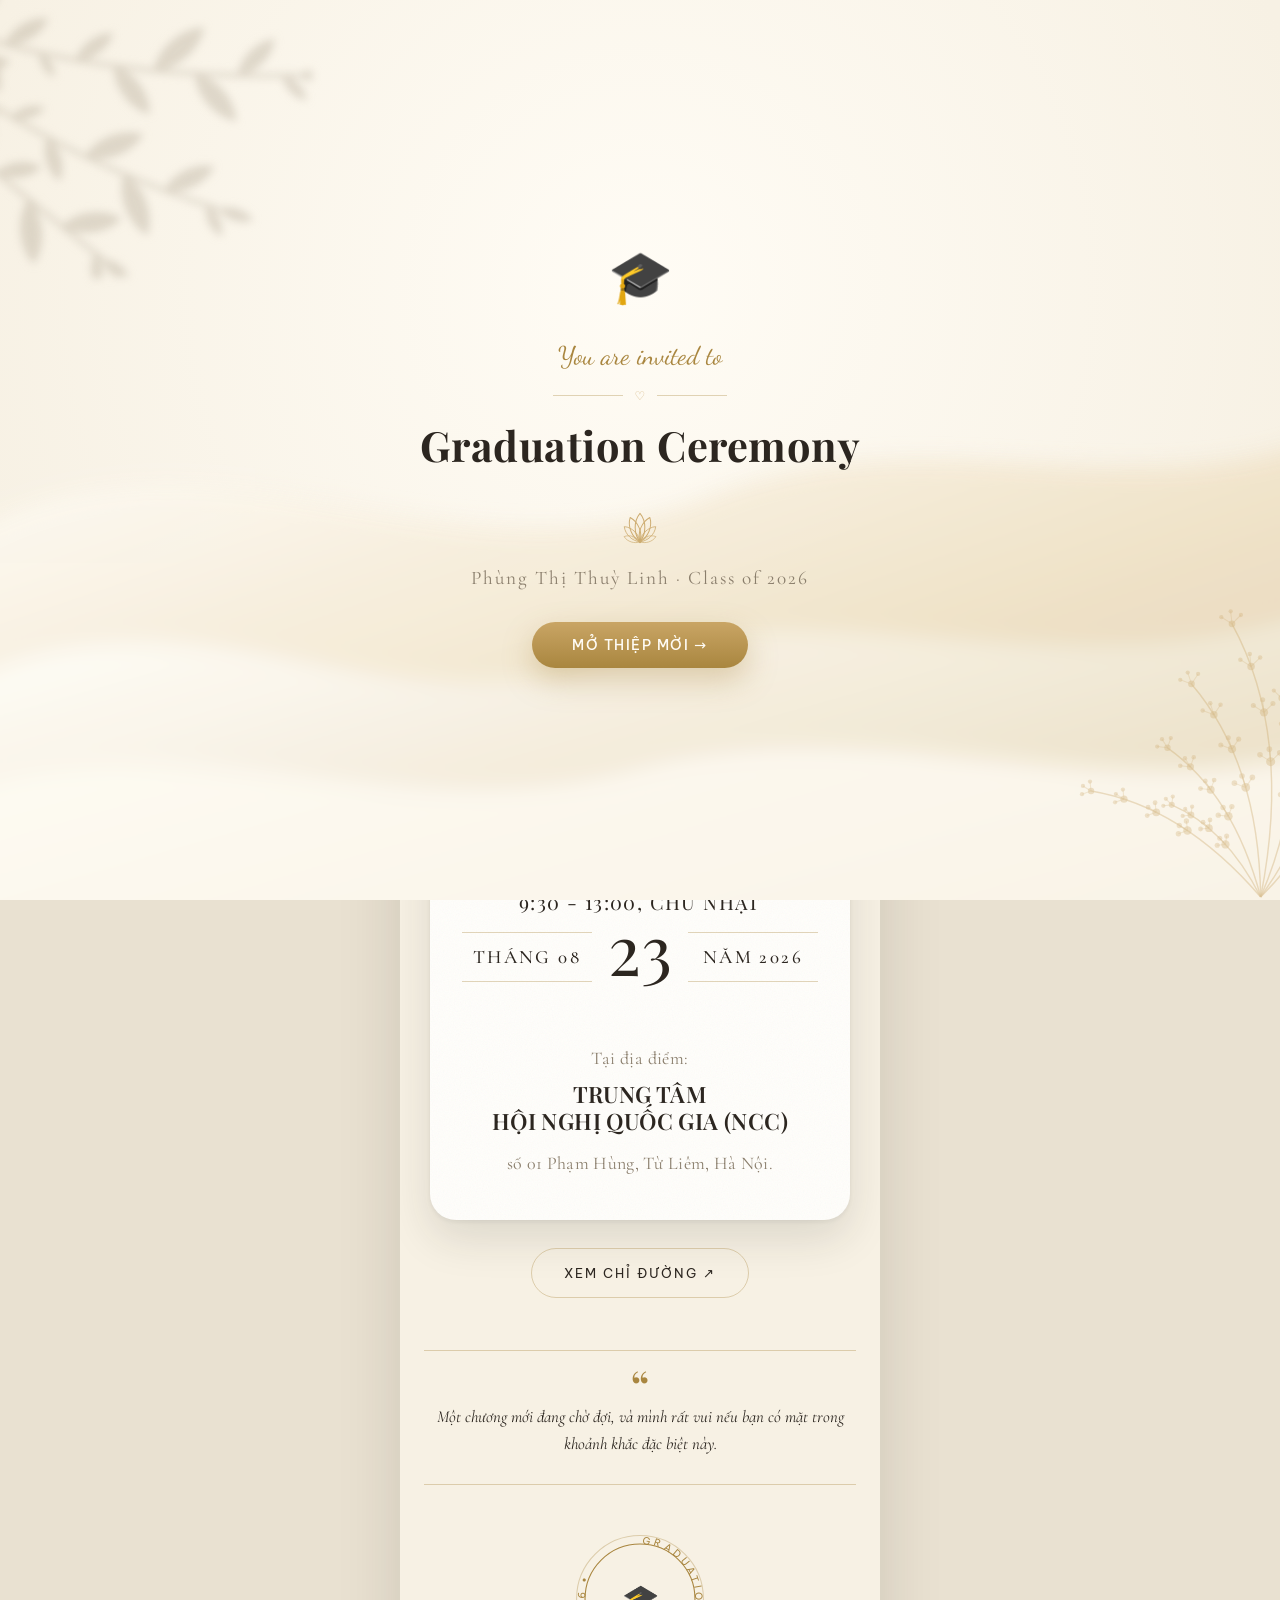
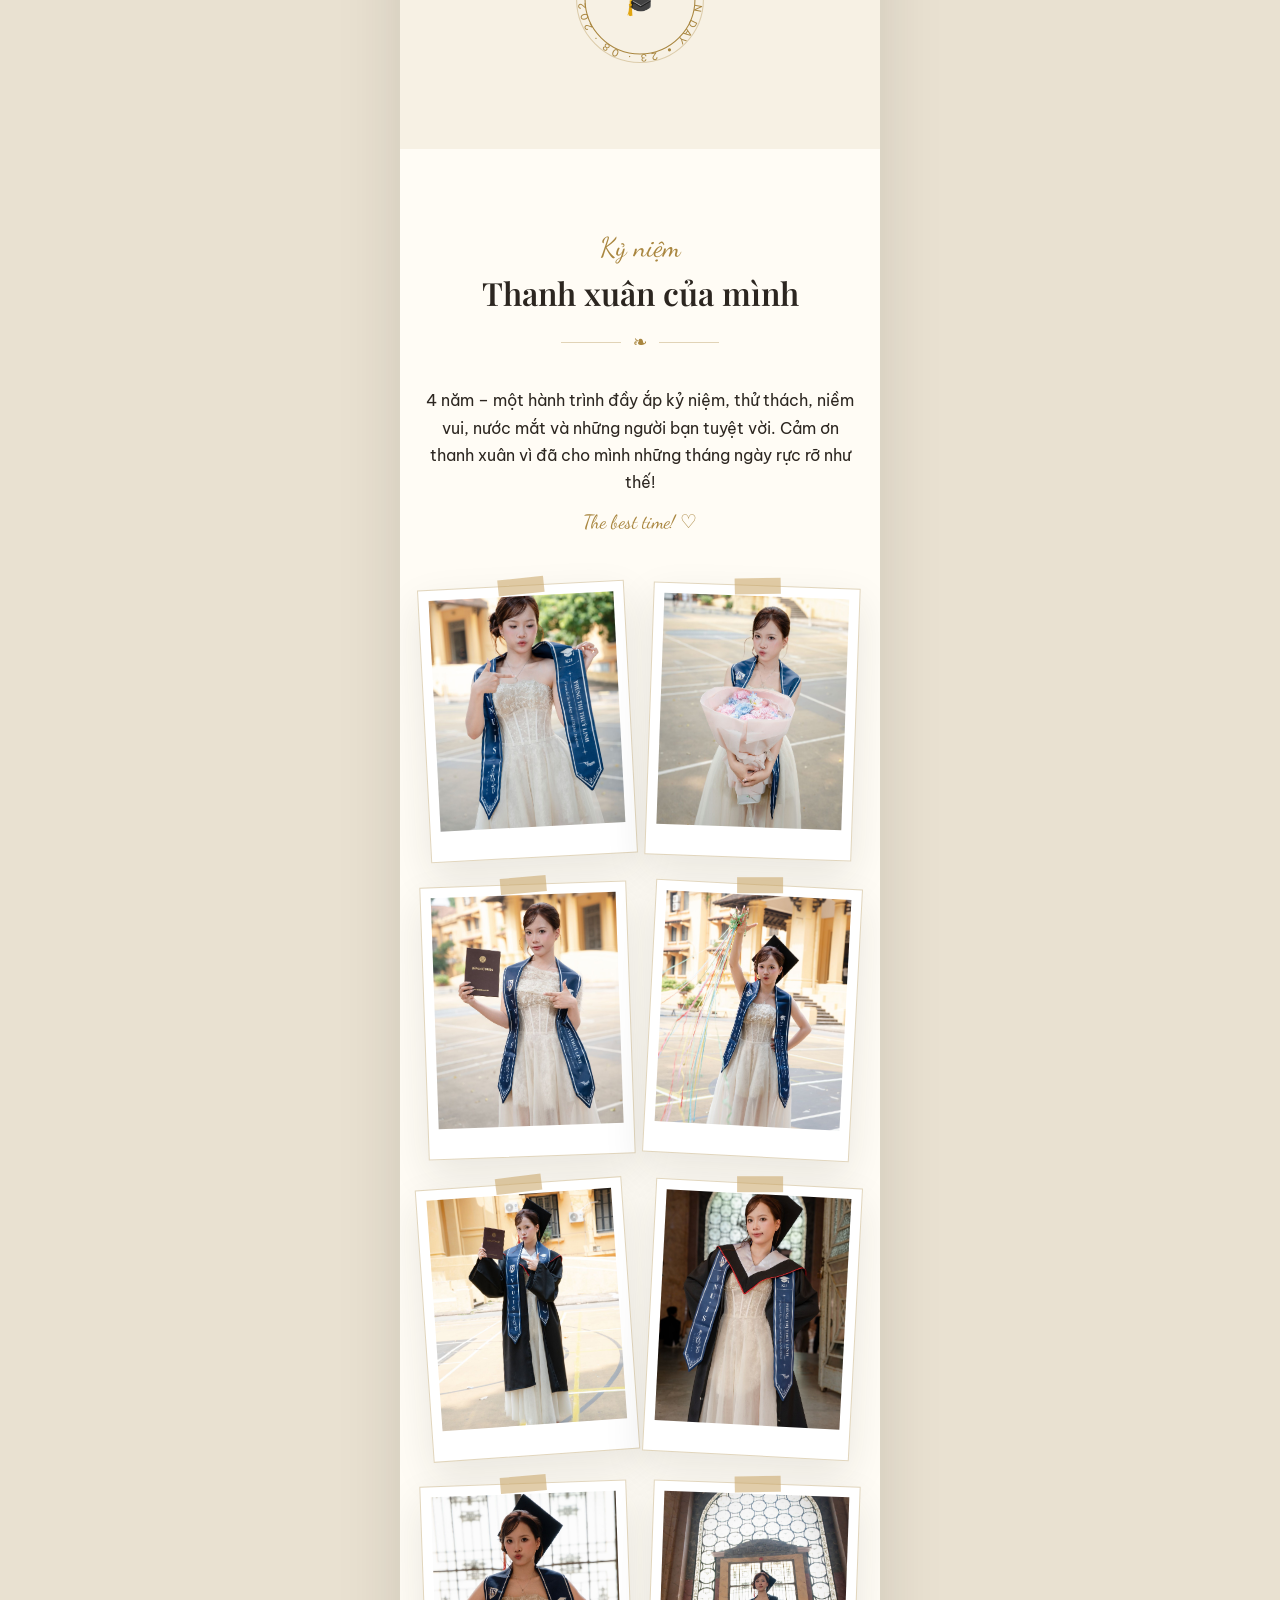
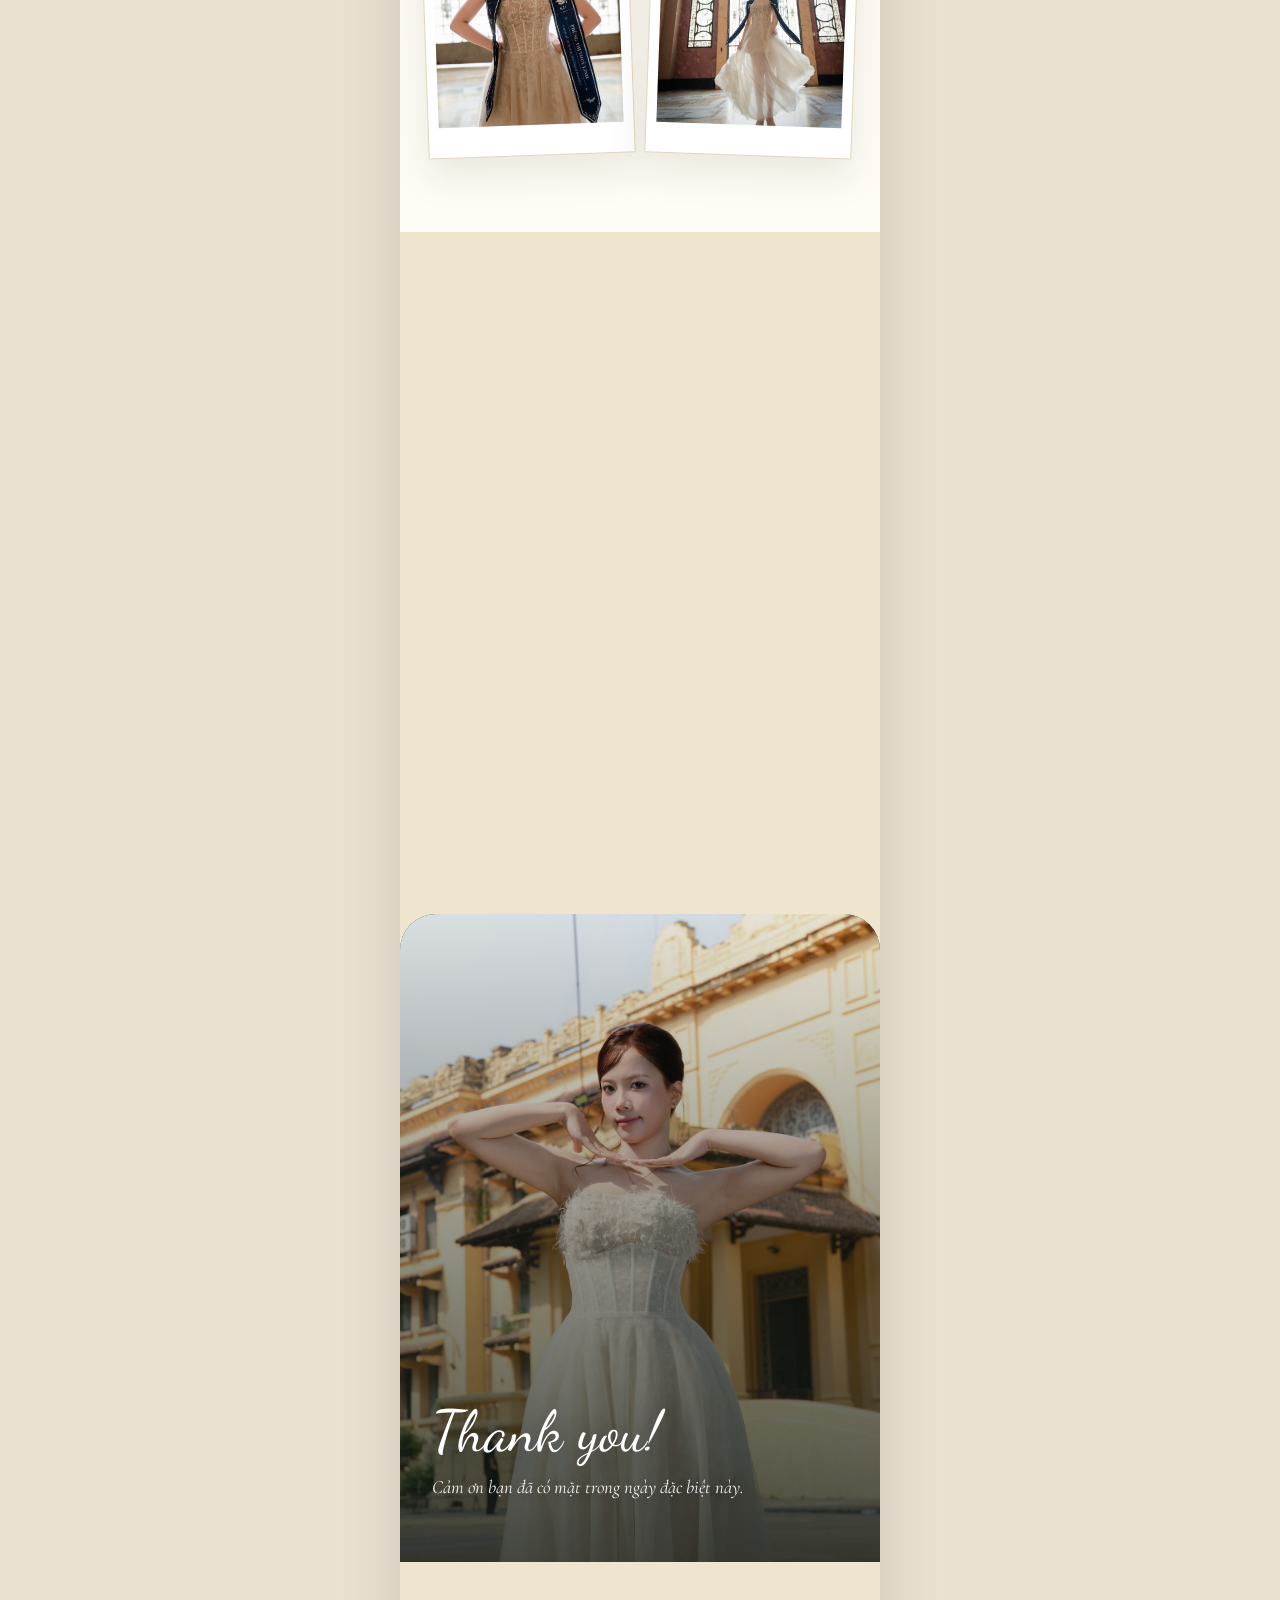
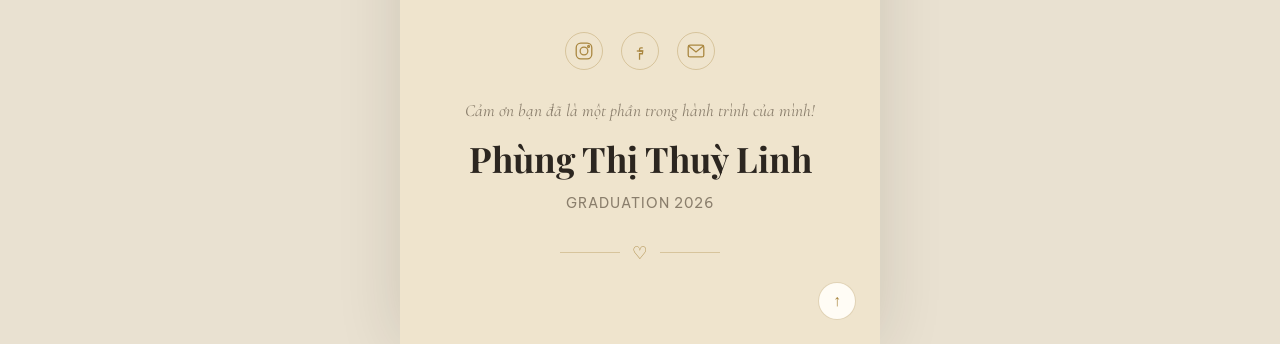
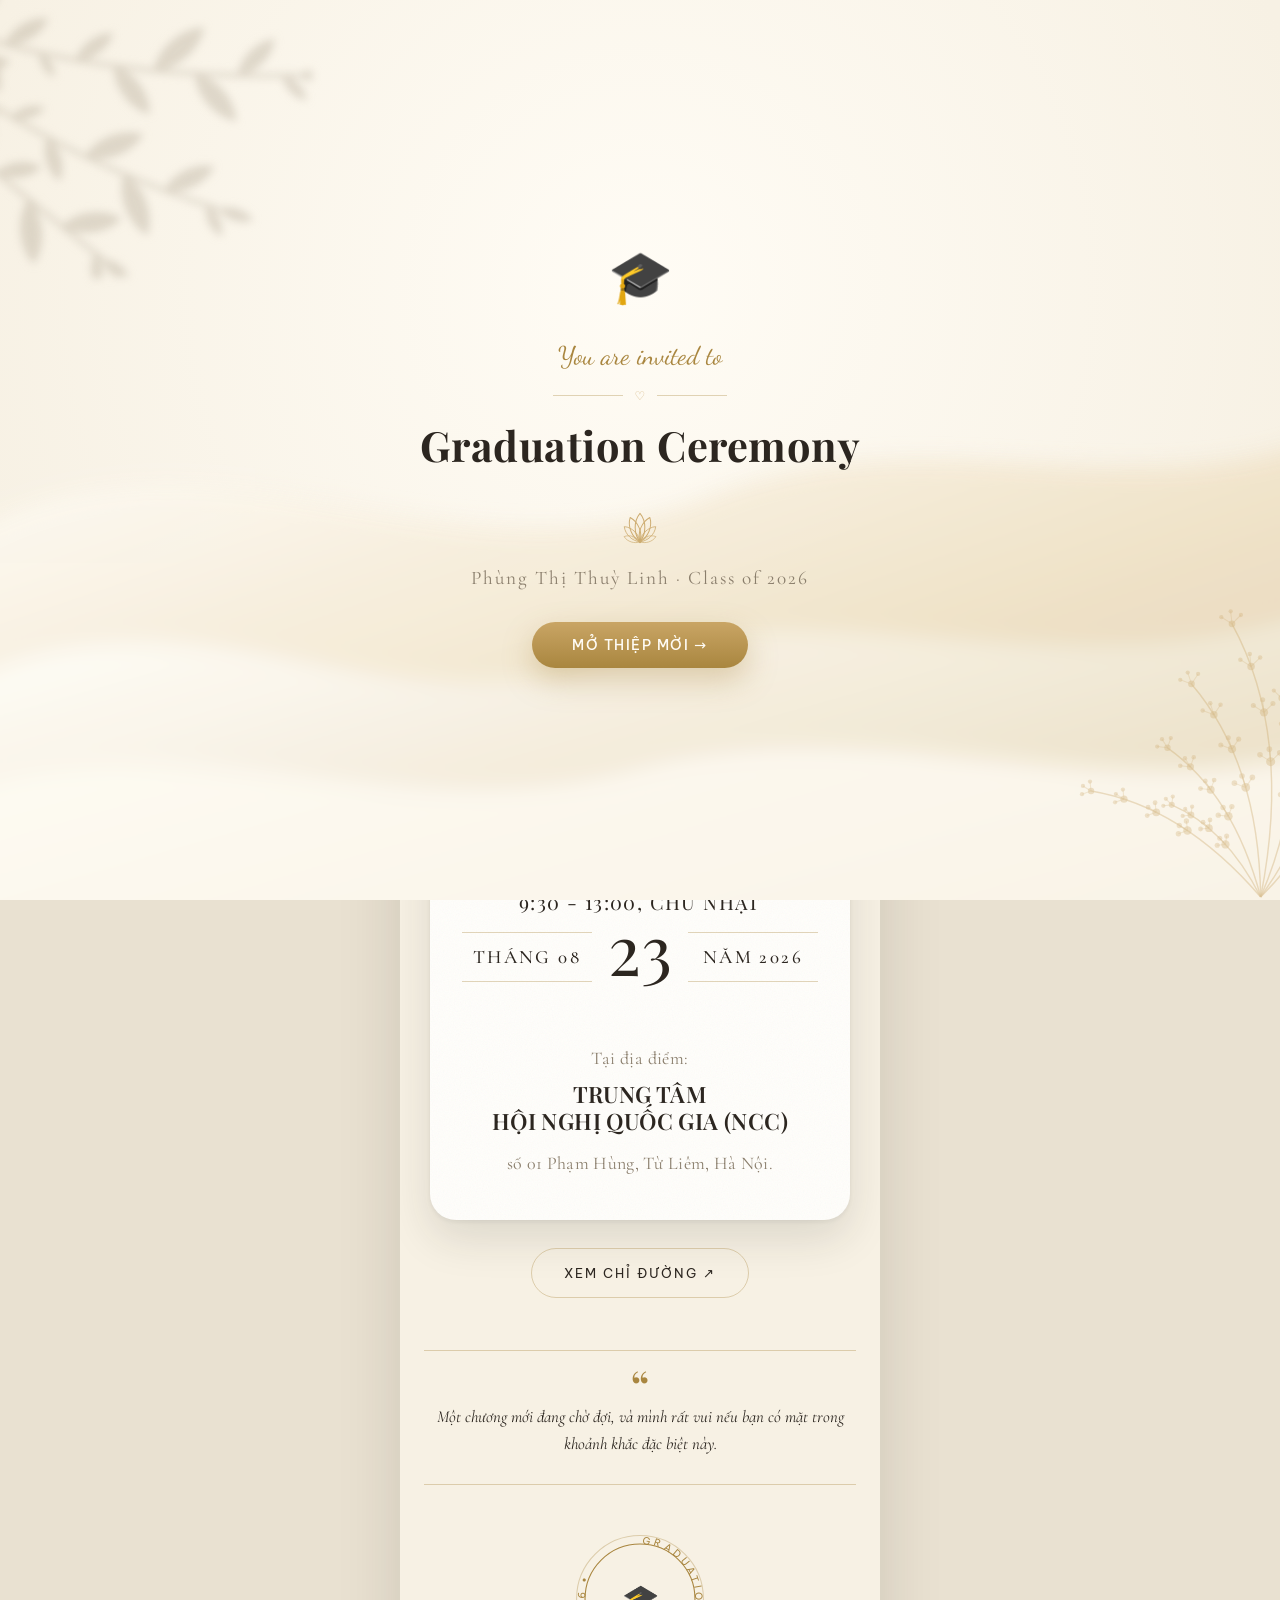
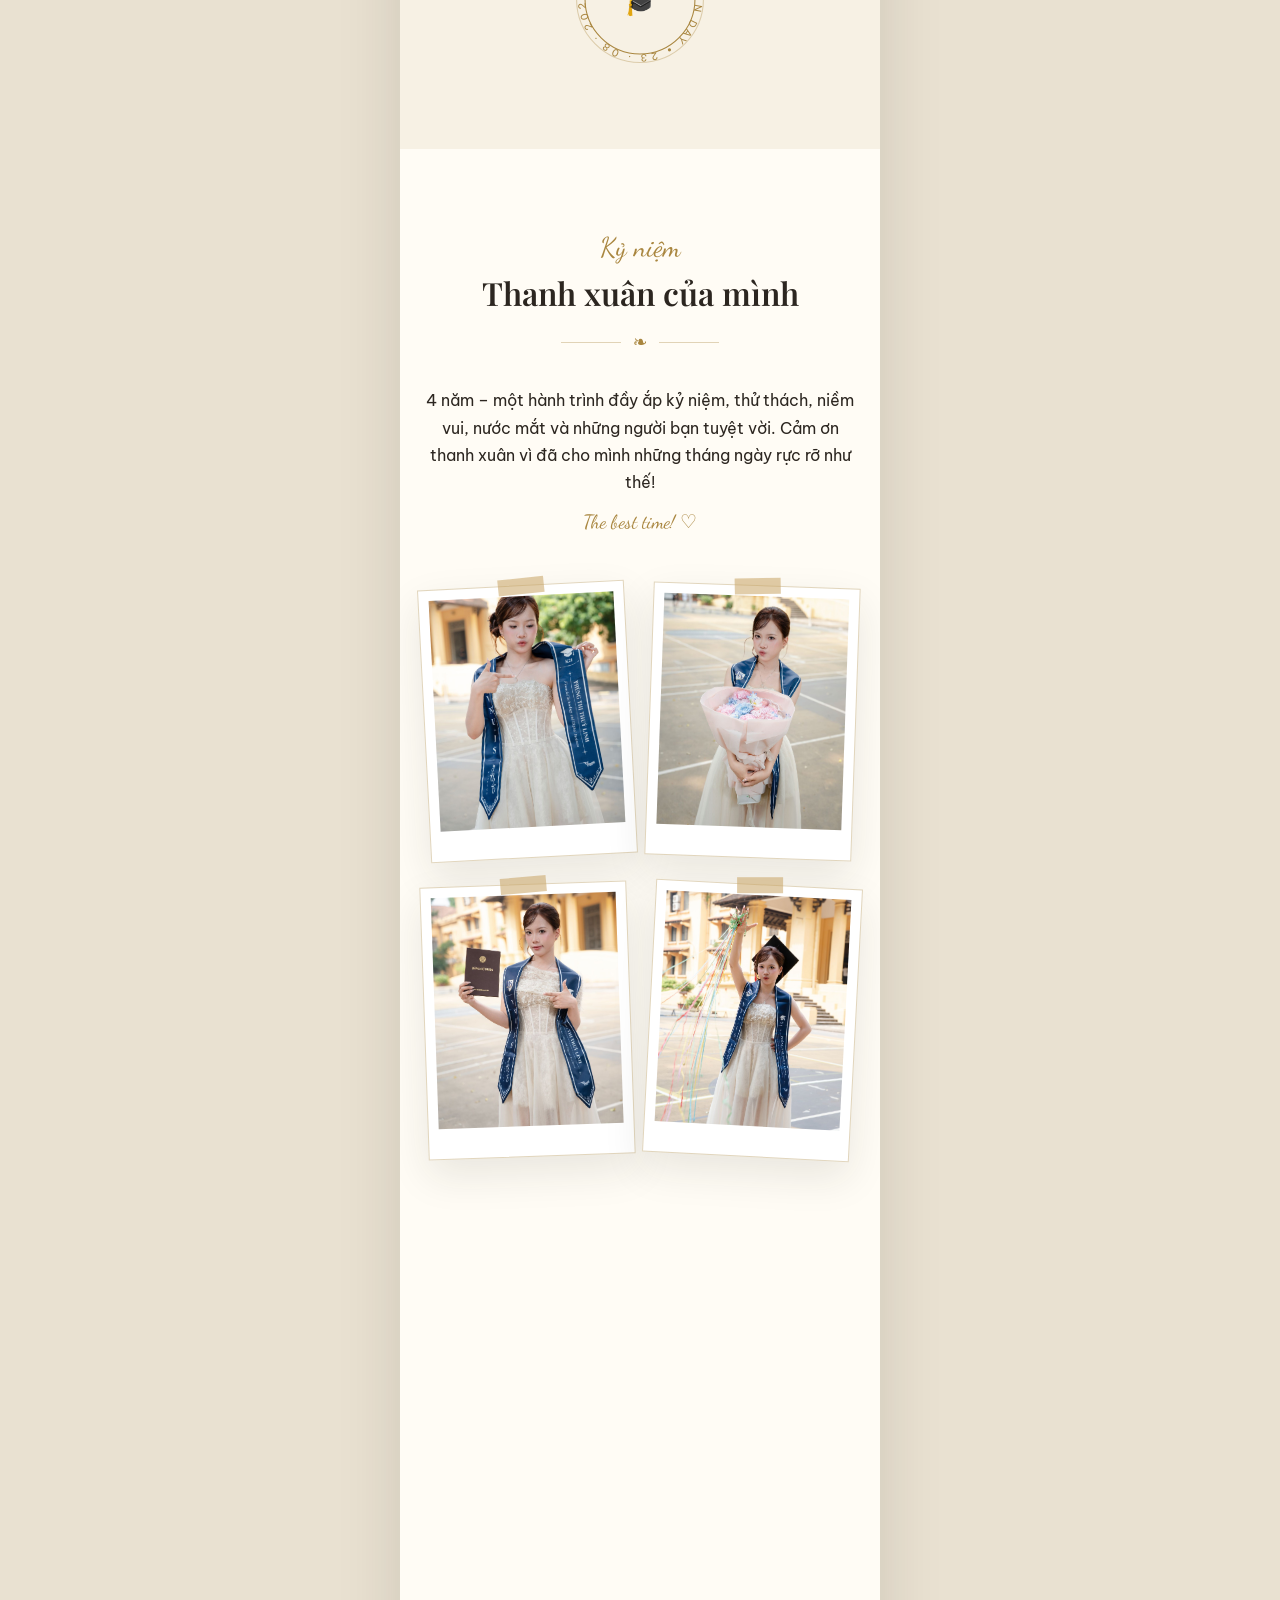
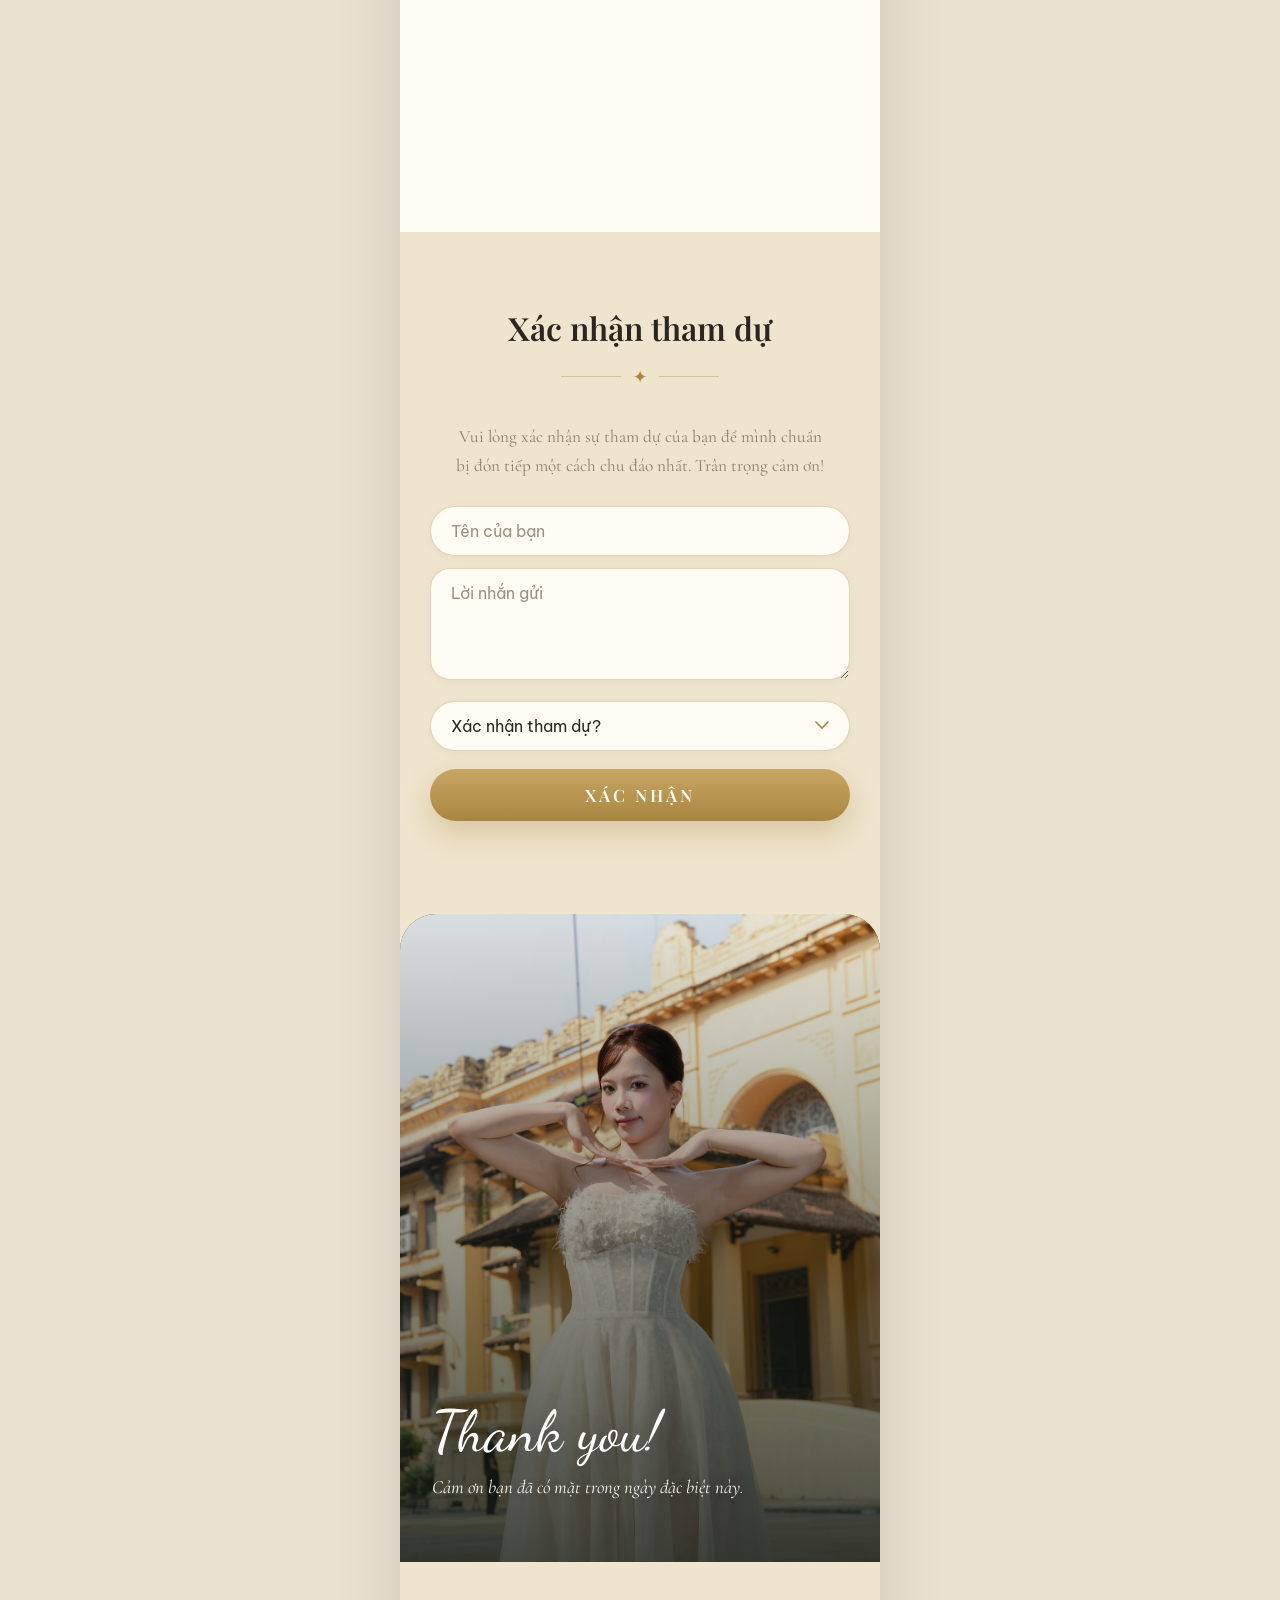
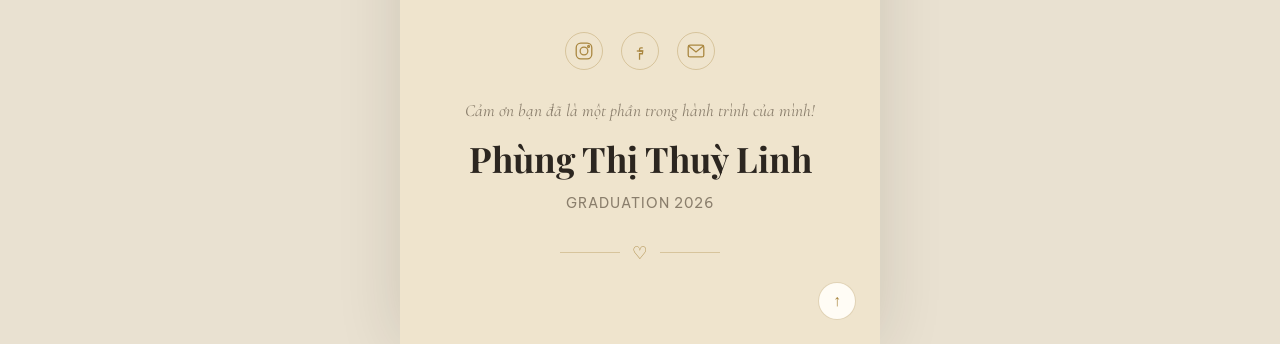
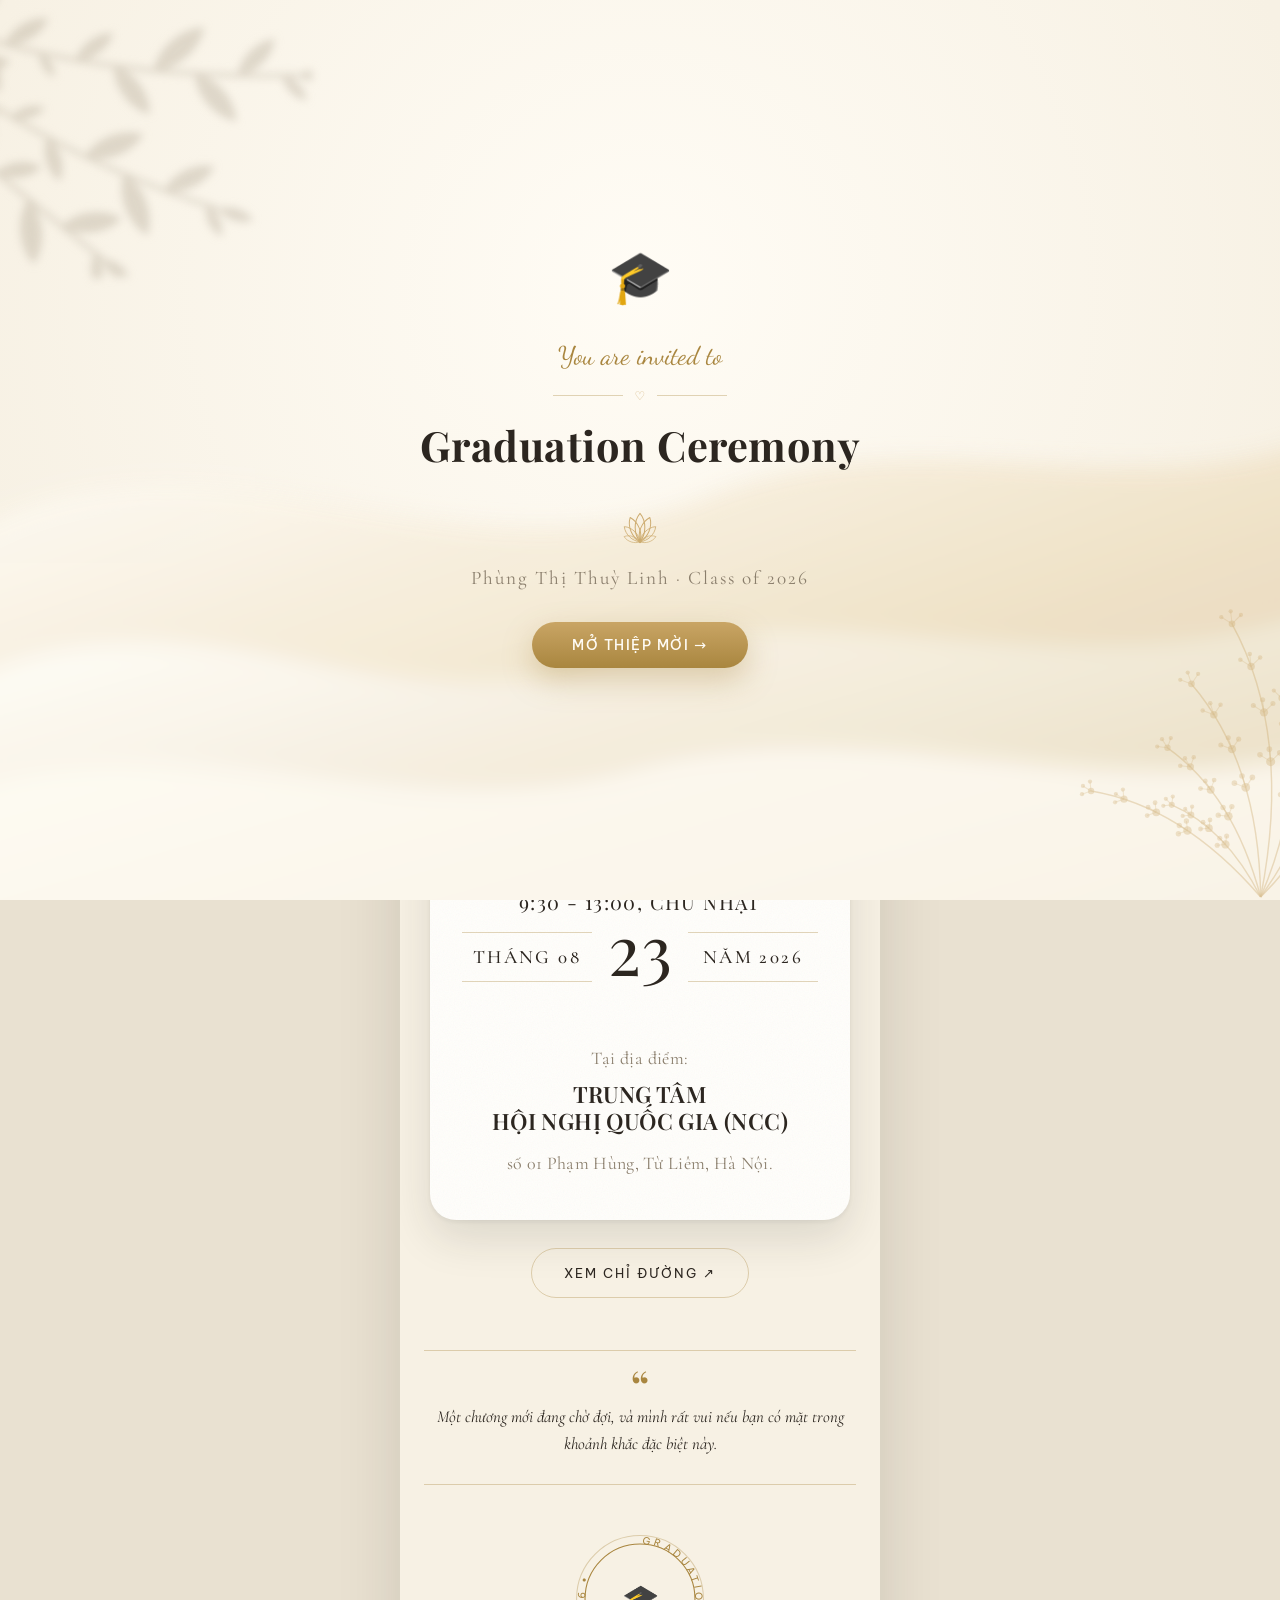
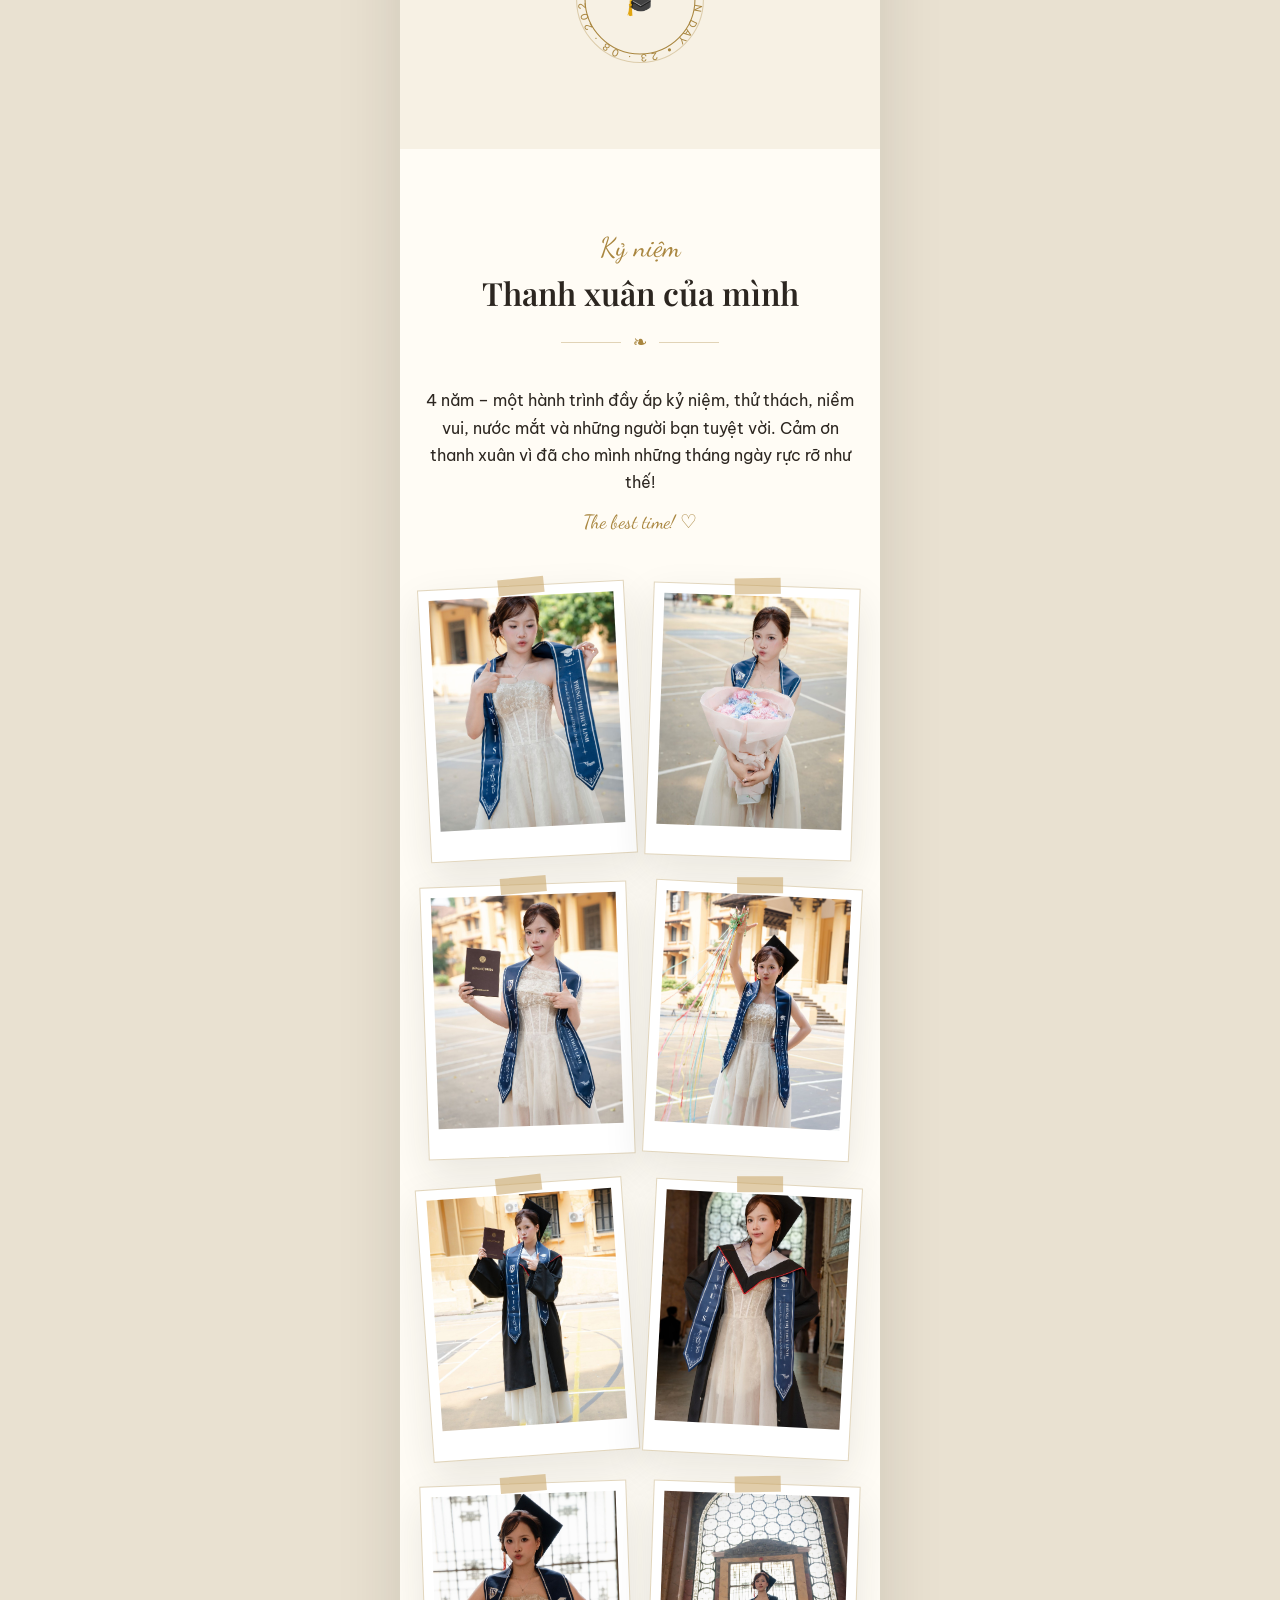
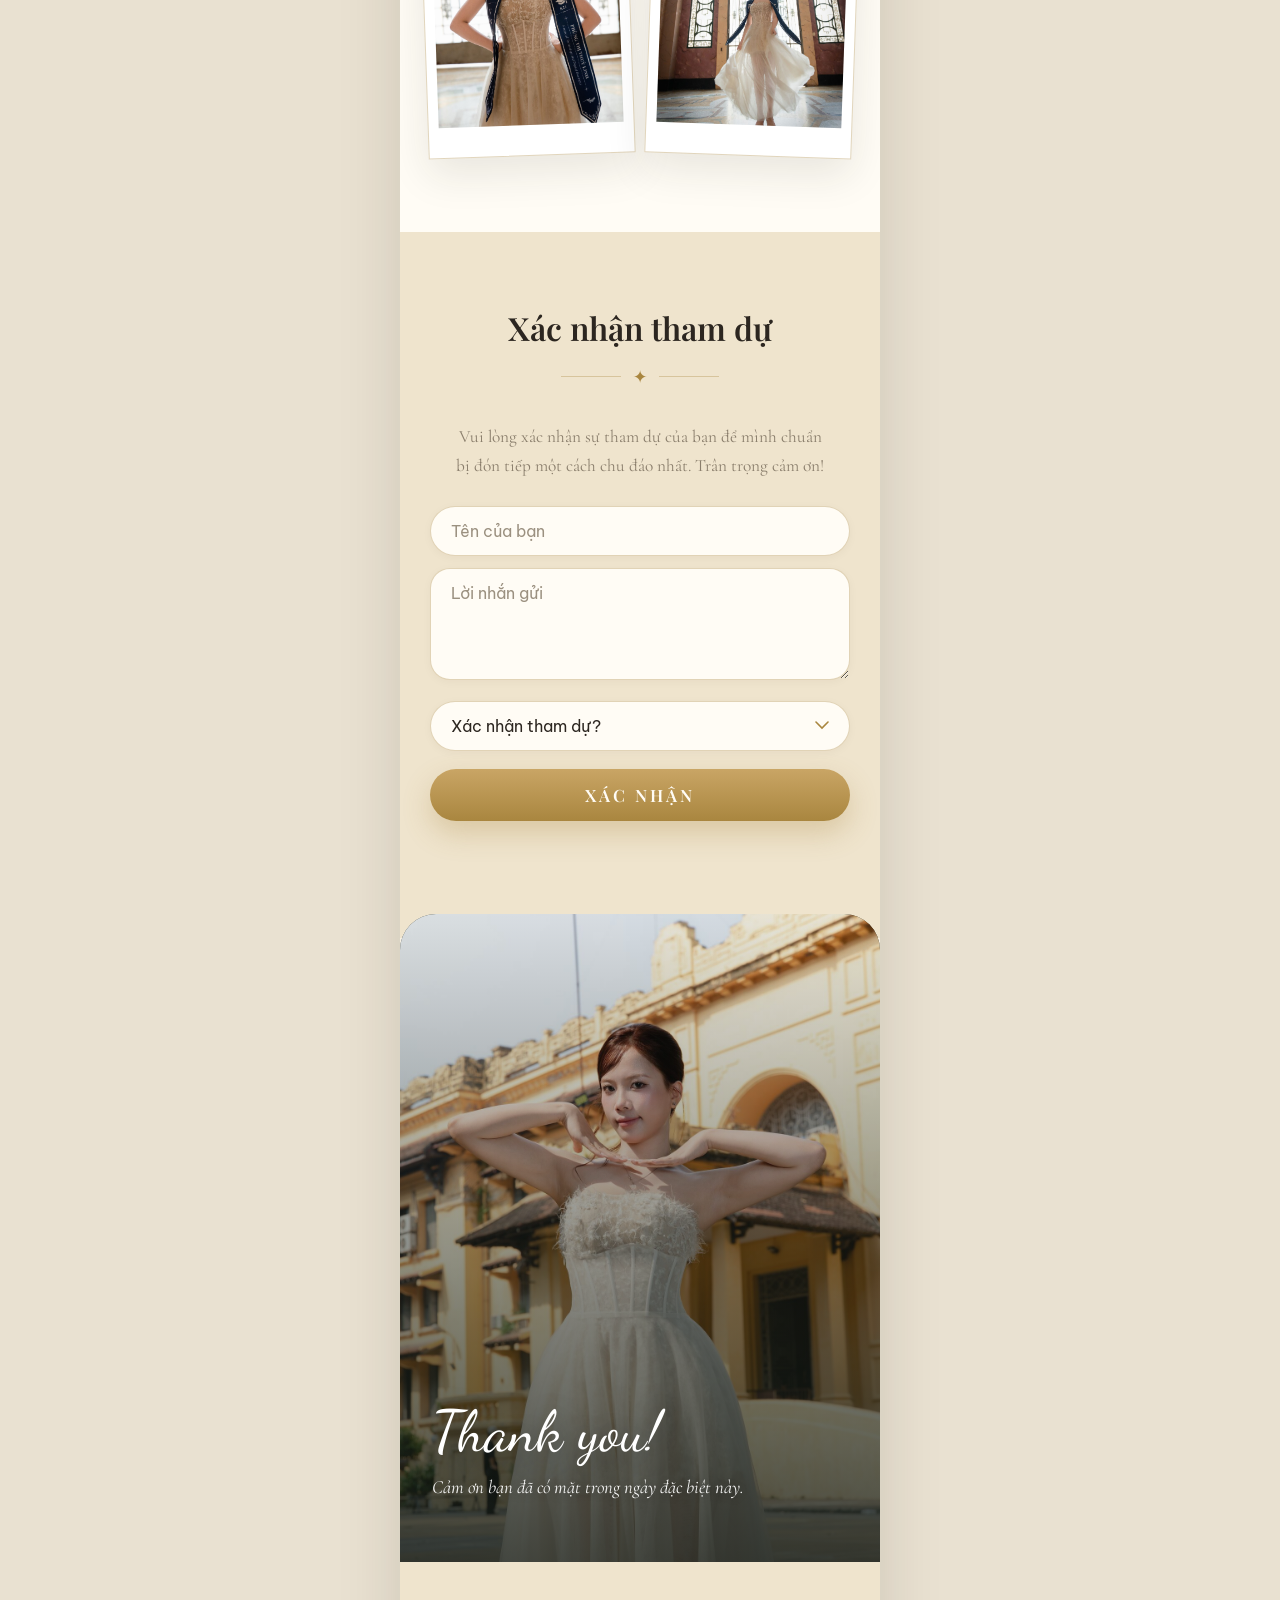
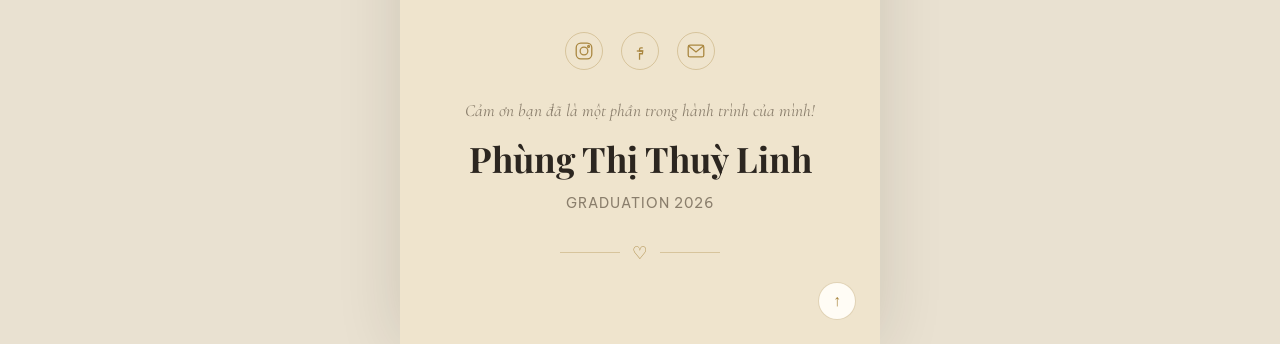
